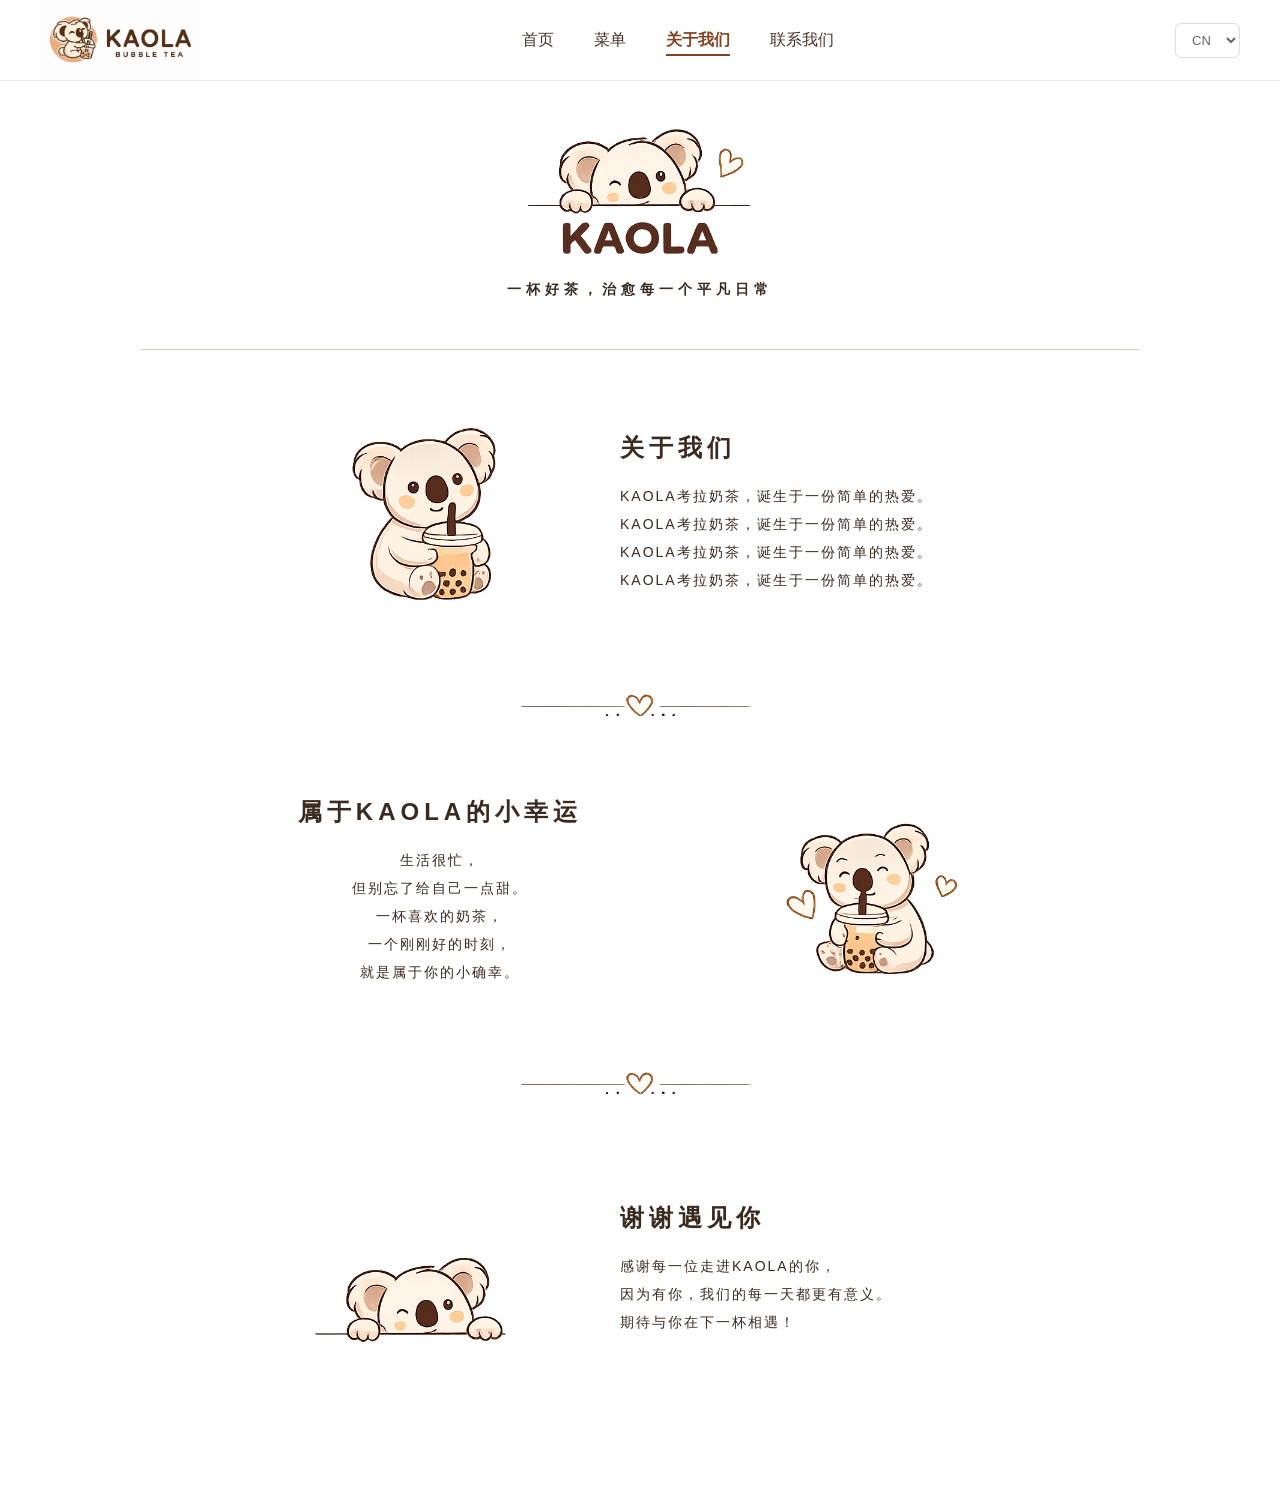
==== htm/about.html @ b194b0eb "每日汇总，菜单页。关于我们调整；" ====
<!doctype html>
<html lang="zh-CN">
  <head>
    <meta charset="utf-8">
    <meta name="viewport" content="width=device-width,initial-scale=1">
    <link rel="stylesheet" href="../assets/css/menu.css">
    <link rel="stylesheet" href="../assets/css/style.css">
    <link rel="stylesheet" href="../assets/css/header.css">
    <link rel="stylesheet" href="../assets/css/about.css">
    <title>关于我们</title>
  </head>
  <body>
    <header>
      <a class="logo" href="/">
        <img src="/assets/images/logo.png" alt="KAOLA Bubble Tea Logo" class="logo" style="width: auto; height: 80px;">
      </a>
      <nav class="header-nav-links">
          <a href="#" data-i18n="home">首页</a>
          <a href="/htm/menu" data-i18n="menu">菜单</a>
          <a class="header-nav-links-active" href="/htm/about">关于我们</a>
          <a href="#contact" data-i18n="contact">联系我们</a>
      </nav>
      <div class="header-right">
        <select id="langSwitch" class="lang-switch">
          <option value="zh">CN</option>
          <option value="en">EN</option>
          <option value="sr">SR</option>
        </select>
      </div>
    </header>
    <section class="about-us-section">
      <i class="about-us-image logo"></i>
      <h1 data-i18n="about_title" class="sub-title">一杯好茶，治愈每一个平凡日常</h1>
      <p class="bg-line"></p>
   
      <div class="about-list">
        <i class="about-us-image us"></i>
        <div class="about-us-text">
          <p class="sub-title">关于我们</p>
          <p>KAOLA考拉奶茶，诞生于一份简单的热爱。</p>
          <p>KAOLA考拉奶茶，诞生于一份简单的热爱。</p>
          <p>KAOLA考拉奶茶，诞生于一份简单的热爱。</p>
          <p>KAOLA考拉奶茶，诞生于一份简单的热爱。</p>
        </div>
      </div>
      <i class="about-us-image line"></i>


      <div class="about-list">
        <div class="about-us-text lucy-text">
          <p class="sub-title" data-i18n="lucy-text">属于KAOLA的小幸运</p>
          <p data-i18n="lucy-text1">生活很忙，</p>
          <p data-i18n="lucy-text2">但别忘了给自己一点甜。</p>
          <p data-i18n="lucy-text3">一杯喜欢的奶茶，</p>
          <p data-i18n="lucy-text4">一个刚刚好的时刻，</p>
          <p data-i18n="lucy-text5">就是属于你的小确幸。</p>
        </div>
        <i class="about-us-image lucy"></i>
      </div>

      <i class="about-us-image line"></i>

      <div class="about-list">
        <i class="about-us-image thanks"></i>
        <div class="about-us-text">
          <p class="sub-title" data-i18n="thank_you">谢谢遇见你</p>
          <p data-i18n="thank_you1">感谢每一位走进KAOLA的你，</p>
          <p data-i18n="thank_you2">因为有你，我们的每一天都更有意义。</p>
          <p data-i18n="thank_you3">期待与你在下一杯相遇！</p>
        </div>
      </div>
    </section>

    <script src="../assets/js/i18n.js"></script>
    <script src="../assets/js/app.js"></script>
    <script src="../assets/js/checkout.js"></script>
  </body>
</html>
---- assets/css/menu.css ----
.body-font {
  font-family: 'Helvetica Neue', Arial, sans-serif;
}
body {
  font-family: Arial, sans-serif;
  margin: 0;
  background:
    radial-gradient(circle at 18% 8%, rgba(255, 255, 255, 0.9), transparent 28%),
    linear-gradient(180deg, #fffaf5 0%, #f8efe6 100%);
  color: #4c382f;
}
header {
  display: flex;
  justify-content: space-between;
  align-items: center;
  padding: 0 40px;
  background: #fff;
  border-bottom: 1px solid #f0e8e3;
  box-shadow: 0 2px 8px rgba(0,0,0,0.06);
}
.logo {
  font-size: 24px;
  font-weight: 600;
  color: #8b6f47;
  display: flex;
  align-items: center;
  gap: 8px;
}
.nav-menu {
  display: flex;
  gap: 28px;
  margin: 0;
}
.nav-menu a {
  text-decoration: none;
  color: #666;
  font-size: 15px;
  position: relative;
  transition: color 0.2s ease;
}
.nav-menu a:hover {
  color: #4a3426;
}
.nav-menu a.active {
  color: #8b6f47;
  font-weight: 600;
}
.nav-menu a.active::after {
  content: '';
  position: absolute;
  bottom: -6px;
  left: 0;
  right: 0;
  height: 3px;
  background: #8b6f47;
}
.header-right {
  display: flex;
  align-items: center;
  gap: 20px;
}
.lang-switch {
  padding: 8px 12px;
  border: 1px solid #ddd;
  border-radius: 6px;
  background: #fff;
  color: #666;
  cursor: pointer;
  font-size: 13px;
}
.cart-icon {
  position: relative;
  background: none;
  border: none;
  cursor: pointer;
  color: #666;
  padding: 0;
  display: flex;
  align-items: center;
  justify-content: center;
  transition: color 0.2s ease;
}
.cart-icon:hover {
  color: #4a3426;
}
.cart-badge {
  position: absolute;
  top: -8px;
  right: -8px;
  background: #d9534f;
  color: #fff;
  width: 20px;
  height: 20px;
  border-radius: 50%;
  display: flex;
  align-items: center;
  justify-content: center;
  font-size: 11px;
  font-weight: 600;
}
main {
  display: grid;
  grid-template-columns: 1fr 360px;
  gap: 28px;
  align-items: start;
  padding: 34px 40px 56px;
}
.products-container {
  min-width: 0;
}
.category {
  display: block;
  margin-bottom: 34px;
}
.category-header {
  display: flex;
  align-items: flex-start;
  justify-content: space-between;
  gap: 20px;
  margin-bottom: 22px;
}
.category h2 {
  position: relative;
  margin: 0;
  padding-left: 34px;
  color: #4a332a;
  font-size: 38px;
  line-height: 1.08;
  font-weight: 800;
  letter-spacing: 0;
}
.category h2::before {
  content: '';
  position: absolute;
  left: 0;
  top: 9px;
  width: 22px;
  height: 22px;
  border-left: 3px solid #9b7358;
  border-bottom: 3px solid #9b7358;
  border-radius: 0 0 0 18px;
  transform: rotate(35deg);
}
.category-subtitle {
  margin: 10px 0 0 34px;
  color: #a28a7d;
  font-size: 17px;
  line-height: 1.4;
  font-weight: 600;
}
.category-note {
  flex: 0 0 auto;
  margin-top: 8px;
  padding: 13px 24px;
  border-radius: 999px;
  background: rgba(238, 224, 208, 0.72);
  color: #725746;
  font-size: 15px;
  font-weight: 700;
  box-shadow: inset 0 1px 0 rgba(255, 255, 255, 0.55);
}
.category .grid {
  display: grid;
  grid-template-columns: repeat(auto-fill, minmax(210px, 1fr));
  gap: 24px 22px;
}
.card {
  position: relative;
  background: #fff;
  border-radius: 18px;
  padding: 12px 12px 18px;
  min-height: 360px;
  box-shadow: 0 12px 34px rgba(98, 64, 43, 0.08);
  border: 1px solid rgba(210, 181, 160, 0.23);
  display: flex;
  flex-direction: column;
  justify-content: space-between;
  overflow: hidden;
  transition: transform 0.18s ease, box-shadow 0.18s ease, border-color 0.18s ease;
}
.card:hover {
  transform: translateY(-3px);
  border-color: rgba(205, 143, 79, 0.36);
  box-shadow: 0 18px 40px rgba(98, 64, 43, 0.12);
}
.product-media {
  position: relative;
  display: flex;
  align-items: center;
  justify-content: center;
  height: 230px;
  border-radius: 14px;
  background: linear-gradient(180deg, #fffaf6 0%, #f9f2ec 100%);
  overflow: hidden;
}
.card .product-img {
  width: min(82%, 170px);
  height: 205px;
  object-fit: contain;
  filter: drop-shadow(0 12px 14px rgba(76, 53, 38, 0.16));
}
.card .product-img.is-missing {
  display: none;
}
.product-badge {
  position: absolute;
  top: 14px;
  left: 14px;
  padding: 4px 9px;
  border-radius: 8px;
  background: #8f9561;
  color: #fff;
  font-size: 12px;
  line-height: 1;
  font-weight: 800;
  letter-spacing: 0;
  box-shadow: 0 5px 12px rgba(74, 78, 39, 0.18);
}
.product-content {
  position: relative;
  padding: 16px 48px 0 2px;
  min-height: 96px;
}
.card .add-btn {
  position: absolute;
  right: 16px;
  bottom: 16px;
  width: 30px;
  height: 30px;
  box-sizing: border-box;
  padding: 0;
  aspect-ratio: 1;
  border-radius: 50%;
  border: 0;
  background: linear-gradient(180deg, #dda059 0%, #c98138 100%);
  display: flex;
  align-items: center;
  justify-content: center;
  font-size: 21px;
  line-height: 28px;
  color: #fff;
  cursor: pointer;
  box-shadow: 0 6px 14px rgba(180, 104, 40, 0.22);
  transition: transform 0.18s ease, box-shadow 0.18s ease;
}
.card .add-btn:hover {
  transform: scale(1.05);
  box-shadow: 0 8px 16px rgba(180, 104, 40, 0.28);
}
.card h3 {
  margin: 0 0 8px 0;
  color: #382720;
  font-size: 17px;
  line-height: 1.25;
  font-weight: 800;
}
.card label {
  display: block;
  margin-top: 12px;
  font-size: 12px;
  color: #555;
}
.card small {
  display: block;
  min-height: 20px;
  margin-bottom: 10px;
  overflow: hidden;
  color: #8e786f;
  font-size: 13px;
  line-height: 1.45;
  font-weight: 600;
  text-overflow: ellipsis;
  white-space: nowrap;
}
.card p {
  margin: 0;
}
.card .price {
  color: #9f6032;
  font-size: 17px;
  line-height: 1.2;
  font-weight: 800;
}
.card select {
  width: 100%;
  margin-top: 6px;
  padding: 8px;
  border: 1px solid #eee;
  border-radius: 10px;
  background: #fff;
}
.card select[multiple] {
  min-height: 80px;
}
.cart-item {
  margin-bottom: 12px;
  padding: 8px 0;
  border-bottom: 1px solid #f0e8e3;
}
.cart-item-header {
  display: flex;
  justify-content: space-between;
  align-items: center;
  gap: 12px;
  font-weight: bold;
}
.cart-remove-btn {
  padding: 4px 8px;
  border: 1px solid #d9534f;
  background: #fff;
  color: #d9534f;
  border-radius: 6px;
  cursor: pointer;
  transition: background 0.2s ease, color 0.2s ease;
}
.cart-remove-btn:hover {
  background: #d9534f;
  color: #fff;
}
.cart-toppings {
  margin-top: 4px;
  padding-left: 8px;
  font-size: 13px;
  color: #666;
}
#cart {
  position: sticky;
  top: 24px;
  background: #fff;
  border-radius: 12px;
  padding: 20px;
  box-shadow: 0 4px 12px rgba(72,48,36,0.08);
  border: 1px solid rgba(200,170,150,0.1);
  max-height: calc(100vh - 48px);
  overflow-y: auto;
  display: none;
}
#cart.visible {
  display: block;
}
@media (min-width: 768px) {
  #cart {
    display: block !important;
  }
}
#cart h2 {
  margin: 0 0 16px 0;
  font-size: 16px;
  color: #4a3430;
  font-weight: 600;
  padding-bottom: 12px;
  border-bottom: 1px solid #eee;
}
#total {
  margin: 16px 0 0 0;
  padding-top: 12px;
  border-top: 1px solid #eee;
  font-weight: 600;
  color: #5c4036;
  font-size: 13px;
}
.cart-panel {
  max-height: calc(100vh - 48px);
  overflow-y: auto;
}
.checkout-button {
  width: 100%;
  margin-top: 16px;
  padding: 12px;
  background: #8b6f47;
  color: #fff;
  border: none;
  border-radius: 8px;
  cursor: pointer;
  font-size: 14px;
  font-weight: 600;
  transition: background 0.2s ease;
}
.checkout-button:hover {
  background: #7a5f3f;
}
.selection-modal,
.checkout-modal {
  position: fixed;
  top: 0;
  left: 0;
  width: 100%;
  height: 100%;
  display: none;
  justify-content: center;
  align-items: center;
  z-index: 1000;
}
.selection-modal.open,
.checkout-modal.open {
  display: flex;
}
.checkout-modal-overlay,
.selection-modal-overlay {
  position: absolute;
  inset: 0;
  background: rgba(0, 0, 0, 0.6);
}
.selection-modal-content,
.checkout-modal-content {
  position: relative;
  width: min(520px, calc(100% - 40px));
  max-height: 90vh;
  overflow-y: auto;
  background: #fff;
  border-radius: 16px;
  padding: 24px;
  box-shadow: 0 20px 60px rgba(0, 0, 0, 0.12);
  z-index: 1;
}
.selection-modal-content h2,
.selection-modal-content p {
  margin: 0 0 14px 0;
}
.selection-modal-content label {
  display: block;
  margin-bottom: 16px;
  font-size: 14px;
  color: #4b3830;
}
.selection-modal-content select {
  width: 100%;
  margin-top: 8px;
  padding: 10px 12px;
  border: 1px solid #eee;
  border-radius: 10px;
  background: #fff;
}
.modal-actions {
  display: flex;
  justify-content: flex-end;
  gap: 12px;
  margin-top: 20px;
}
.secondary-btn,
.submit-btn {
  padding: 10px 16px;
  border: none;
  border-radius: 10px;
  cursor: pointer;
}
.secondary-btn {
  background: #f5f0eb;
  color: #5a4b44;
}
.submit-btn {
  background: #0077cc;
  color: #fff;
}
.modal-close-btn {
  position: absolute;
  top: 16px;
  right: 16px;
  width: 32px;
  height: 32px;
  border: none;
  background: transparent;
  font-size: 24px;
  line-height: 1;
  color: #333;
  cursor: pointer;
}
.checkout-button {
  display: inline-flex;
  align-items: center;
  justify-content: center;
  padding: 10px 16px;
  border: none;
  border-radius: 8px;
  background: #0077cc;
  color: #fff;
  cursor: pointer;
}
.topping-line {
  line-height: 1.4;
}
#checkoutForm {
  width: auto;
}
#checkoutForm label {
  margin-bottom: 16px;
}
@media (max-width: 768px) {
  header {
    padding: 0 18px;
  }
  main {
    grid-template-columns: 1fr;
    padding: 24px 18px 40px;
  }
  .category-header {
    display: block;
  }
  .category-note {
    display: inline-flex;
    margin: 16px 0 0 34px;
    padding: 10px 16px;
    font-size: 13px;
  }
  .category h2 {
    font-size: 28px;
  }
  .category .grid {
    grid-template-columns: repeat(auto-fill, minmax(160px, 1fr));
    gap: 18px 14px;
  }
  .card {
    min-height: 305px;
    border-radius: 16px;
  }
  .product-media {
    height: 185px;
  }
  .card .product-img {
    height: 165px;
  }
  .product-content {
    padding-right: 42px;
  }
  .card h3,
  .card .price {
    font-size: 15px;
  }
  #cart {
    order: -1;
    position: static;
    max-height: none;
  }
  #products {
    justify-content: center;
  }
}
---- assets/css/style.css ----
body{
    margin:0; padding:0; 
    font-family:Arial,sans-serif;
    color:#3a2b20;
    background-color: #fcf7f4;
    font-size: 14px;
}

* {
    box-sizing:border-box;
    border:0;
    margin:0;
}
.hero{padding:80px;text-align:center}
button{padding:12px 24px;border:none;background:#5b3b2a;color:#fff;border-radius:8px}

.social-links {
    display: flex;
    justify-content: center;
    flex-wrap: wrap;
    gap: 4px;
}
.icons,
.social-link {
    display: inline-block;
    width: 80px;
    height: 80px;
    background-image: url('../images/icon3.png');
    background-repeat: no-repeat;
    background-size: 1536px 1024px;
    margin-left: -20px;
    transform: scale(0.5);
}
.icons.turn-right {
    background-position: -200px -550px;
    margin-right: -30px;
    transform: scale(0.25);
}
.icons.add {
    background-position: -950px -550px;
    margin-right: -25px;
    transform: scale(0.4);
}
.view-all-link {
    display: flex;
    justify-content: flex-end;
    align-items: center;
}

.social-link {
    margin-left: -20px;
}

.social-link2.viber,
.social-link2.telegram {
    width: 80px;
    height: 80px;
    background: #fff url('../images/telegram.png') no-repeat;
    background-size: 100% 100%;
    transform: scale(0.5);
    margin-left: -20px;
}

.social-link2.viber {
    background-image: url('../images/viber.png');
}
.social-link:hover,
.social-link2:hover {
    transform: scale(0.7);
}

.social-link.instagram {
    background-position: -500px -380px;
}

.social-link.facebook {
    background-position: -1090px -380px;
}

.social-link.tiktok {
    background-position: -650px -380px;
}

.social-link.whatsapp {
    background-position: -800px -380px;
}

.banner-image {
    width: 100%;
}
.teas-type-list {
    margin-top: 20px;
    display: flex;
    gap: 16px;
    justify-content: space-between;
    flex-wrap: wrap;
    align-items: center;
    list-style: none;
}
.teas-type-list li {
    font-size: 18px;
    color: #5b3b2a;
    width: 15%;
    height: 120px;
    background-color: #f9efe7;
    display: flex;
    align-items: center;
    justify-content: center;
    border-radius: 8px;
}

form {
    display: flex;
    justify-content: center;
    flex-wrap: wrap;
    width: 580px;
    margin: 50px auto;
}

form label {
    width: 100%;
    display: flex;
    align-items: center;
    justify-content: end;
}
form input,
form textarea {
    line-height: 40px;
    border: 1px solid #5b3b2a;
    border-radius: 4px;
    margin-left: 16px;
    width: 400px;
    padding-left: 8px;
    height: 45px;
}
form textarea {
    height: 80px;
}
form .required {
    color: red;
    margin-left: 4px;
}
.submit-btn {
    padding: 0 48px;
    font-size: 16px;
    height: 40px;
    margin-top: 20px;
    cursor: pointer;
}
.footer-container {
    padding-top: 40px;
    background-color: #fff;
}
.footer-txt {
    text-align: center;
    font-size: 14px;
    color: #5b3b2a;
    margin-top: 40px;
    padding-bottom: 40px;
}
.footer-box {
    display: flex;
    justify-content: center;
    gap: 48px;
    align-items: center;
}
.contant-txt {
    line-height: 1.8;
    border-left: 3px solid #f0e6de;
    padding-left: 32px;
}
.contant-txt .title {
    font-weight: bold;
    font-size: 18px;
    margin-bottom: 8px;
}
---- assets/css/header.css ----
header {
    background-color: #fff;
}
header .header-box {
    display: flex; 
    align-items: center; 
    justify-content: space-between;
    max-width: 1200px;
    margin: 0 auto;
}
.lang-switch {
    margin-left: 20px;
}
.header-nav-links {
    display: flex;
    gap: 40px;
}

.header-nav-links a {
    color: #483228;
    list-style: none;
    text-decoration: none;
    font-size: 16px;
}
.header-nav-links-active {
    font-weight: bold;
    color: #804220 !important;
    position: relative;
}
.header-nav-links-active:before {
    content: '';
    position: absolute;
    bottom: -5px;
    left: 0;
    right: 0;
    height: 2px;
    background: #804220;
}
.banner-container {
    position: relative;
    width: 100%;
    overflow: hidden;
}
.banner-container .left-box {
    position: absolute;
    top: 72%;
    left: 5%;
    transform: translateY(-50%);
    color: #2E2E2E;
    line-height: 2;
}
.banner-container .order-button { 
    background-color: #734426;
    color: #fff; 
    font-weight: bold;
    padding: 6px 40px;
    border-radius: 25px;
    font-size: 16px; 
    list-style: none;
    text-decoration: none;
    margin-top: 60px;
    display: inline-block;
}
---- assets/css/about.css ----
.about-us-section {
    background-color: #fff;
    text-align: center;
    padding-bottom: 80px;
}
.about-us-section h1,
.about-us-section p {
    font-family: "PingFang SC", "Lantinghei SC", "Hiragino Sans GB", 
                /* 备用手写/圆体 */
                "Microsoft YaHei", "微软雅黑", "Heiti SC", "Apple LiGothic", 
                /* 通用降级备用 */
                sans-serif;
}
.about-us-section .sub-title {
    font-size: 14px;
    margin-top: -30px;
    letter-spacing: 5px;
}
.about-us-image {
    background: #fff url('../images/about.png') no-repeat;
    display: block;
    margin: 0 auto;
    transform: scale(0.6);
}
.about-us-image.logo {
    width: 420px;
    height: 230px;
    background-position: 0px -120px;
}

.about-us-image.line {
    width: 420px;
    height: 60px;
    background-position: -500px -750px;
}
.about-us-image.us {
    width: 318px;
    height: 318px;
    background-position: -400px -50px;
}

.about-us-image.lucy {
    width: 318px;
    height: 318px;
    background-position: -770px -50px;
    padding-right: 40px;
}
.about-us-image.thanks {
    width: 318px;
    height: 318px;
    background-position: -1100px -50px;
}
.about-list {
    display: flex;
    justify-content: center;
    flex-wrap: wrap;
    width: 1000px;
    margin: 0 auto;
    align-items: center;
}
.about-us-text {
    width: 520px;
    text-align: left;
    margin-left: -60px;
    padding-top: 40px;
}
.about-us-text .sub-title {
    font-size: 24px;
    margin-bottom: 20px;
    font-weight: bold;
}
.about-us-text p {
    line-height: 28px;
    font-size: 14px;
    letter-spacing: 2px;
}
.about-us-text.lucy-text {
    text-align: center;
    padding-left: 200px;
}
.bg-line {
    height: 1px; 
    width: 1000px; 
    background-color: #decbb6; 
    margin: 50px auto 0;
}
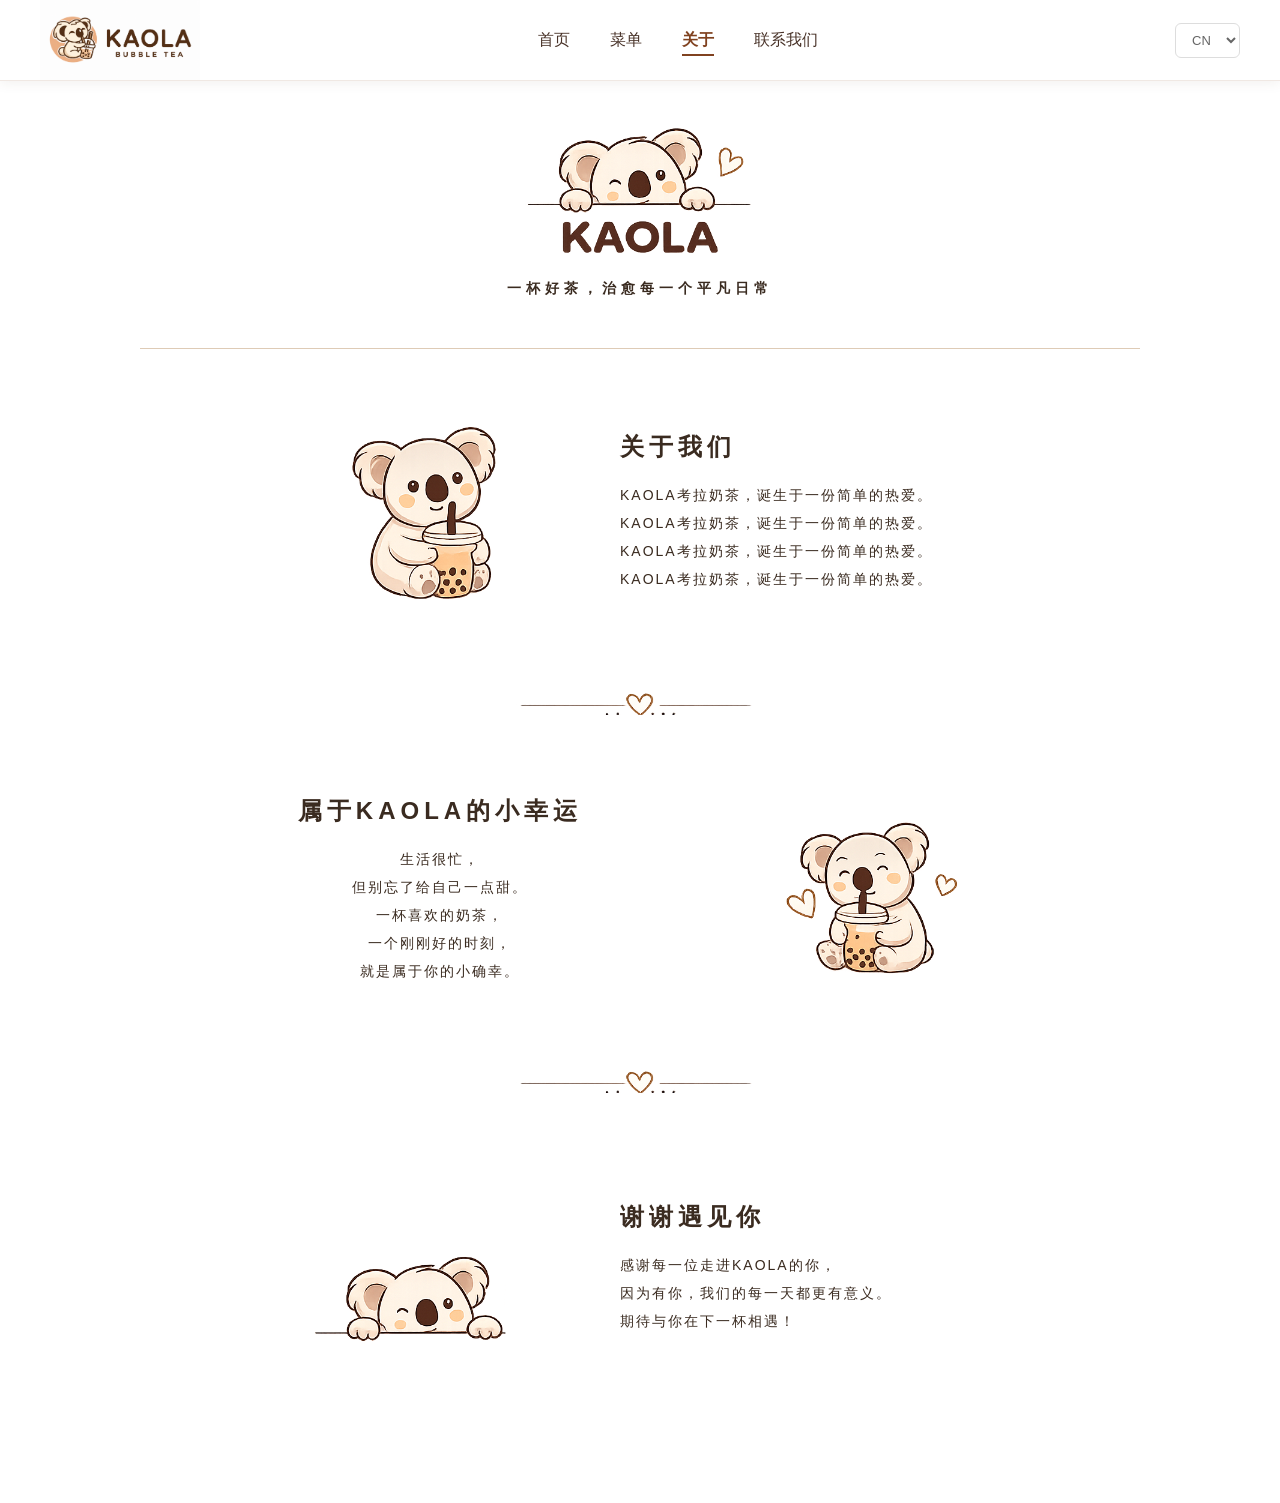
==== commit 0fe1203e: "菜单页和每日汇总更新；" ====
--- a/htm/about.html
+++ b/htm/about.html
@@ -17,7 +17,7 @@
       <nav class="header-nav-links">
           <a href="#" data-i18n="home">首页</a>
           <a href="/htm/menu" data-i18n="menu">菜单</a>
-          <a class="header-nav-links-active" href="/htm/about">关于我们</a>
+          <a class="header-nav-links-active" href="/htm/about" data-i18n="about">关于我们</a>
           <a href="#contact" data-i18n="contact">联系我们</a>
       </nav>
       <div class="header-right">
@@ -75,4 +75,4 @@
     <script src="../assets/js/app.js"></script>
     <script src="../assets/js/checkout.js"></script>
   </body>
-</html>+</html>
--- a/assets/css/menu.css
+++ b/assets/css/menu.css
@@ -4,15 +4,22 @@
 body {
   font-family: Arial, sans-serif;
   margin: 0;
+  padding-top: 80px;
   background:
     radial-gradient(circle at 18% 8%, rgba(255, 255, 255, 0.9), transparent 28%),
     linear-gradient(180deg, #fffaf5 0%, #f8efe6 100%);
   color: #4c382f;
 }
 header {
+  position: fixed;
+  top: 0;
+  left: 0;
+  right: 0;
+  z-index: 1000;
   display: flex;
   justify-content: space-between;
   align-items: center;
+  min-height: 80px;
   padding: 0 40px;
   background: #fff;
   border-bottom: 1px solid #f0e8e3;
@@ -118,6 +125,45 @@
   justify-content: space-between;
   gap: 20px;
   margin-bottom: 22px;
+}
+.category-header-actions {
+  display: flex;
+  align-items: center;
+  justify-content: flex-end;
+  gap: 12px;
+  margin-left: auto;
+}
+.category-toggle {
+  display: inline-flex;
+  align-items: center;
+  justify-content: center;
+  gap: 7px;
+  min-height: 42px;
+  padding: 0 14px;
+  border: 1px solid rgba(155, 115, 88, 0.34);
+  border-radius: 999px;
+  background: #fffaf6;
+  color: #725746;
+  font: inherit;
+  font-size: 14px;
+  font-weight: 700;
+  cursor: pointer;
+  transition: background 0.18s ease, border-color 0.18s ease, color 0.18s ease;
+}
+.category-toggle:hover {
+  border-color: rgba(155, 115, 88, 0.64);
+  background: #f8eee6;
+  color: #4a332a;
+}
+.category-toggle-icon {
+  font-size: 20px;
+  line-height: 1;
+}
+.category.is-collapsed .category-header {
+  margin-bottom: 0;
+}
+.category.is-collapsed .grid {
+  display: none;
 }
 .category h2 {
   position: relative;
@@ -260,7 +306,8 @@
   font-size: 12px;
   color: #555;
 }
-.card small {
+.card small,
+.included-toppings {
   display: block;
   min-height: 20px;
   margin-bottom: 10px;
@@ -304,14 +351,31 @@
   gap: 12px;
   font-weight: bold;
 }
+.cart-item-actions {
+  display: inline-flex;
+  align-items: center;
+  gap: 6px;
+  flex: 0 0 auto;
+}
+.cart-edit-btn,
 .cart-remove-btn {
   padding: 4px 8px;
+  border-radius: 6px;
+  background: #fff;
+  cursor: pointer;
+  transition: background 0.2s ease, color 0.2s ease, border-color 0.2s ease;
+}
+.cart-edit-btn {
+  border: 1px solid #8b6f47;
+  color: #8b6f47;
+}
+.cart-remove-btn {
   border: 1px solid #d9534f;
-  background: #fff;
   color: #d9534f;
-  border-radius: 6px;
-  cursor: pointer;
-  transition: background 0.2s ease, color 0.2s ease;
+}
+.cart-edit-btn:hover {
+  background: #8b6f47;
+  color: #fff;
 }
 .cart-remove-btn:hover {
   background: #d9534f;
@@ -325,7 +389,7 @@
 }
 #cart {
   position: sticky;
-  top: 24px;
+  top: 100px;
   background: #fff;
   border-radius: 12px;
   padding: 20px;
@@ -379,6 +443,13 @@
 .checkout-button:hover {
   background: #7a5f3f;
 }
+.cart-image-note {
+  margin: 8px 0 0;
+  color: #9b918b;
+  font-size: 12px;
+  line-height: 1.4;
+  text-align: center;
+}
 .selection-modal,
 .checkout-modal {
   position: fixed;
@@ -389,7 +460,51 @@
   display: none;
   justify-content: center;
   align-items: center;
-  z-index: 1000;
+  padding: 24px;
+  z-index: 2000;
+}
+.checkout-loading {
+  position: fixed;
+  inset: 0;
+  z-index: 9999;
+  display: none;
+  align-items: center;
+  justify-content: center;
+  background: rgba(255, 248, 241, 0.76);
+  backdrop-filter: blur(4px);
+  cursor: wait;
+}
+.checkout-loading.visible {
+  display: flex !important;
+}
+.checkout-loading-box {
+  min-width: 180px;
+  padding: 26px 32px;
+  border: 1px solid rgba(200, 129, 60, 0.22);
+  border-radius: 18px;
+  background: #fffdfb;
+  box-shadow: 0 18px 48px rgba(91, 59, 42, 0.16);
+  color: #5b3b2a;
+  text-align: center;
+}
+.checkout-loading-box p {
+  margin: 14px 0 0;
+  font-size: 15px;
+  font-weight: 700;
+}
+.checkout-spinner {
+  display: inline-block;
+  width: 34px;
+  height: 34px;
+  border: 3px solid #f0ddcb;
+  border-top-color: #c8813c;
+  border-radius: 50%;
+  animation: checkout-spin 0.8s linear infinite;
+}
+@keyframes checkout-spin {
+  to {
+    transform: rotate(360deg);
+  }
 }
 .selection-modal.open,
 .checkout-modal.open {
@@ -399,71 +514,238 @@
 .selection-modal-overlay {
   position: absolute;
   inset: 0;
-  background: rgba(0, 0, 0, 0.6);
+  background: rgba(58, 43, 32, 0.62);
+  backdrop-filter: blur(2px);
 }
 .selection-modal-content,
 .checkout-modal-content {
   position: relative;
-  width: min(520px, calc(100% - 40px));
+  width: min(520px, 100%);
   max-height: 90vh;
   overflow-y: auto;
+  background:
+    linear-gradient(180deg, rgba(255, 250, 246, 0.96) 0%, rgba(255, 255, 255, 0.98) 44%),
+    #fff;
+  border: 1px solid rgba(205, 163, 126, 0.28);
+  border-radius: 18px;
+  padding: 28px;
+  box-shadow: 0 24px 70px rgba(58, 43, 32, 0.24);
+  z-index: 1;
+}
+.selection-modal-content h2,
+.checkout-modal-content h2 {
+  margin: 0 42px 8px 0;
+  color: #3d2a22;
+  font-size: 28px;
+  line-height: 1.2;
+  font-weight: 800;
+  letter-spacing: 0;
+}
+.checkout-modal-content p {
+  margin: 0 0 14px 0;
+}
+.selection-price {
+  display: inline-flex;
+  align-items: center;
+  min-height: 34px;
+  padding: 6px 12px;
+  border-radius: 999px;
+  background: rgba(238, 224, 208, 0.72);
+  color: #9f6032;
+  font-size: 18px;
+  line-height: 1.2;
+  font-weight: 800;
+}
+.selection-price[hidden] {
+  display: none;
+}
+.size-selector {
+  display: inline-grid;
+  grid-template-columns: repeat(2, minmax(118px, 1fr));
+  gap: 6px;
+  margin: 0 0 4px;
+  padding: 5px;
+  border: 1px solid rgba(205, 163, 126, 0.32);
+  border-radius: 999px;
+  background: rgba(245, 240, 235, 0.86);
+}
+.size-selector[hidden] {
+  display: none;
+}
+.size-option {
+  min-height: 36px;
+  padding: 0 14px;
+  border: none;
+  border-radius: 999px;
+  background: transparent;
+  color: #725746;
+  font-size: 15px;
+  font-weight: 800;
+  cursor: pointer;
+  transition: background 0.18s ease, color 0.18s ease, box-shadow 0.18s ease;
+}
+.size-option.active {
+  background: linear-gradient(180deg, #dda059 0%, #c98138 100%);
+  color: #fff;
+  box-shadow: 0 8px 16px rgba(180, 104, 40, 0.2);
+}
+.selection-quantity-row {
+  display: grid;
+  grid-template-columns: 52px minmax(0, 1fr);
+  align-items: center;
+  gap: 12px;
+  color: #5c4036;
+  font-size: 15px;
+  font-weight: 700;
+}
+.selection-quantity-row > span {
+  display: inline-flex;
+  justify-content: flex-start;
+}
+.quantity-stepper {
+  display: inline-flex;
+  align-items: center;
+  width: fit-content;
+  min-height: 48px;
+  overflow: hidden;
+  border: 1px solid rgba(205, 163, 126, 0.42);
+  border-radius: 12px;
   background: #fff;
-  border-radius: 16px;
-  padding: 24px;
-  box-shadow: 0 20px 60px rgba(0, 0, 0, 0.12);
-  z-index: 1;
-}
-.selection-modal-content h2,
-.selection-modal-content p {
-  margin: 0 0 14px 0;
+  box-shadow: 0 8px 20px rgba(98, 64, 43, 0.06);
+}
+.quantity-stepper button {
+  width: 48px;
+  height: 48px;
+  border: 0;
+  background: #fff8f1;
+  color: #8b4f22;
+  font-size: 24px;
+  line-height: 1;
+  cursor: pointer;
+}
+.quantity-stepper button:hover:not(:disabled) {
+  background: #f6e7d9;
+}
+.quantity-stepper button:disabled {
+  color: #cdb9a9;
+  cursor: not-allowed;
+}
+.quantity-stepper output {
+  display: inline-grid;
+  min-width: 48px;
+  place-items: center;
+  color: #4a332a;
+  font-size: 15px;
+  font-weight: 800;
+}
+#selectionForm {
+  display: grid;
+  width: auto;
+  margin: 24px 0 0;
+  gap: 16px;
 }
 .selection-modal-content label {
-  display: block;
-  margin-bottom: 16px;
-  font-size: 14px;
-  color: #4b3830;
+  display: grid;
+  grid-template-columns: 52px minmax(0, 1fr);
+  align-items: center;
+  gap: 12px;
+  margin: 0;
+  color: #5c4036;
+  font-size: 15px;
+  line-height: 1.3;
+  font-weight: 700;
 }
 .selection-modal-content select {
   width: 100%;
-  margin-top: 8px;
-  padding: 10px 12px;
-  border: 1px solid #eee;
-  border-radius: 10px;
-  background: #fff;
+  min-height: 48px;
+  margin-top: 0;
+  padding: 0 44px 0 14px;
+  border: 1px solid rgba(205, 163, 126, 0.36);
+  border-radius: 12px;
+  appearance: none;
+  background:
+    linear-gradient(45deg, transparent 50%, #8b6f47 50%) right 18px center / 7px 7px no-repeat,
+    linear-gradient(135deg, #8b6f47 50%, transparent 50%) right 13px center / 7px 7px no-repeat,
+    #fff;
+  color: #382720;
+  font-size: 15px;
+  font-weight: 700;
+  box-shadow: 0 8px 20px rgba(98, 64, 43, 0.06);
+  transition: border-color 0.18s ease, box-shadow 0.18s ease;
+}
+.selection-modal-content select:focus {
+  outline: none;
+  border-color: rgba(201, 129, 56, 0.72);
+  box-shadow: 0 0 0 3px rgba(221, 160, 89, 0.14), 0 8px 20px rgba(98, 64, 43, 0.06);
+}
+#selectionForm .modal-actions {
+  justify-content: center;
+  gap: 12px;
+  margin-top: 12px;
+  padding-top: 2px;
+}
+#selectionForm .secondary-btn {
+  min-width: 94px;
+}
+#selectionForm .submit-btn {
+  min-width: 138px;
 }
 .modal-actions {
   display: flex;
   justify-content: flex-end;
-  gap: 12px;
-  margin-top: 20px;
+  gap: 14px;
+  margin-top: 10px;
 }
 .secondary-btn,
 .submit-btn {
-  padding: 10px 16px;
+  display: inline-flex;
+  align-items: center;
+  justify-content: center;
+  height: auto;
+  min-height: 46px;
+  margin-top: 0;
+  padding: 0 22px;
   border: none;
-  border-radius: 10px;
-  cursor: pointer;
+  border-radius: 12px;
+  cursor: pointer;
+  font-size: 15px;
+  font-weight: 800;
+  transition: transform 0.18s ease, box-shadow 0.18s ease, background 0.18s ease;
 }
 .secondary-btn {
   background: #f5f0eb;
-  color: #5a4b44;
+  color: #5c4036;
 }
 .submit-btn {
-  background: #0077cc;
+  background: linear-gradient(180deg, #dda059 0%, #c98138 100%);
   color: #fff;
+  box-shadow: 0 10px 22px rgba(180, 104, 40, 0.24);
+}
+.secondary-btn:hover,
+.submit-btn:hover {
+  transform: translateY(-1px);
+}
+.submit-btn:hover {
+  box-shadow: 0 12px 26px rgba(180, 104, 40, 0.3);
 }
 .modal-close-btn {
   position: absolute;
-  top: 16px;
-  right: 16px;
-  width: 32px;
-  height: 32px;
+  top: 18px;
+  right: 18px;
+  width: 36px;
+  height: 36px;
   border: none;
-  background: transparent;
-  font-size: 24px;
+  border-radius: 50%;
+  background: rgba(245, 240, 235, 0.9);
+  font-size: 25px;
   line-height: 1;
-  color: #333;
-  cursor: pointer;
+  color: #5c4036;
+  cursor: pointer;
+  transition: background 0.18s ease, transform 0.18s ease;
+}
+.modal-close-btn:hover {
+  background: #eee0d0;
+  transform: rotate(90deg);
 }
 .checkout-button {
   display: inline-flex;
@@ -472,18 +754,130 @@
   padding: 10px 16px;
   border: none;
   border-radius: 8px;
-  background: #0077cc;
+  background: #8b6f47;
   color: #fff;
   cursor: pointer;
+}
+.checkout-button:disabled {
+  background: #d8cec6;
+  color: #9b8a80;
+  cursor: not-allowed;
+  box-shadow: none;
+}
+.checkout-button:disabled:hover {
+  background: #d8cec6;
 }
 .topping-line {
   line-height: 1.4;
 }
 #checkoutForm {
+  display: grid;
   width: auto;
+  margin: 24px 0 0;
+  gap: 16px;
 }
 #checkoutForm label {
-  margin-bottom: 16px;
+  display: grid;
+  grid-template-columns: 76px minmax(0, 1fr);
+  align-items: center;
+  width: 100%;
+  gap: 16px;
+  margin: 0;
+  color: #5c4036;
+  font-size: 15px;
+  line-height: 1.3;
+  font-weight: 700;
+}
+#checkoutForm #addressField[hidden] {
+  display: none;
+}
+#checkoutForm label:has(textarea) {
+  align-items: start;
+}
+#checkoutForm label strong,
+.checkout-choice-row > strong {
+  display: inline-flex;
+  align-items: center;
+  justify-content: flex-end;
+  gap: 2px;
+  min-height: 46px;
+  white-space: nowrap;
+}
+.checkout-choice-row {
+  display: grid;
+  grid-template-columns: 76px minmax(0, 1fr);
+  align-items: center;
+  gap: 16px;
+  color: #5c4036;
+  font-size: 15px;
+  line-height: 1.3;
+  font-weight: 700;
+}
+.checkout-radio-group {
+  display: flex;
+  align-items: center;
+  gap: 12px;
+  min-height: 50px;
+}
+#checkoutForm .required {
+  color: #d9534f;
+  font-style: normal;
+  margin-left: 2px;
+}
+#checkoutForm input,
+#checkoutForm textarea,
+#checkoutForm select {
+  width: 320px;
+  height: auto;
+  min-height: 50px;
+  margin-left: 0;
+  padding: 0 16px;
+  border: 1px solid rgba(205, 163, 126, 0.36);
+  border-radius: 12px;
+  background: #fff;
+  color: #382720;
+  font-size: 15px;
+  line-height: 1.4;
+  box-shadow: 0 8px 20px rgba(98, 64, 43, 0.06);
+}
+#checkoutForm textarea {
+  min-height: 96px;
+  padding-top: 14px;
+  resize: vertical;
+}
+#checkoutForm .modal-actions {
+  justify-content: center;
+  margin-top: 8px;
+}
+#checkoutForm .submit-btn {
+  min-width: 180px;
+  min-height: 48px;
+  padding: 0 34px;
+}
+.checkout-radio-option {
+  gap: 8px !important;
+  min-height: 40px;
+  padding: 0 16px;
+  border: 1px solid rgba(205, 163, 126, 0.36);
+  border-radius: 999px;
+  background: #fff;
+  cursor: pointer;
+  box-shadow: 0 8px 20px rgba(98, 64, 43, 0.06);
+}
+.checkout-radio-option input {
+  width: 16px !important;
+  height: 16px !important;
+  min-height: 0 !important;
+  margin: 0;
+  padding: 0;
+  accent-color: #c98138;
+  box-shadow: none !important;
+  cursor: pointer;
+}
+.checkout-radio-option:has(input:checked) {
+  border-color: rgba(201, 129, 56, 0.52);
+  background: #fff8f1;
+  color: #8b4f22;
 }
 @media (max-width: 768px) {
   header {
@@ -495,6 +889,9 @@
   }
   .category-header {
     display: block;
+  }
+  .category-header-actions {
+    margin-top: 14px;
   }
   .category-note {
     display: inline-flex;
@@ -502,6 +899,13 @@
     padding: 10px 16px;
     font-size: 13px;
   }
+  .category-header-actions {
+    justify-content: flex-end;
+    flex-wrap: wrap;
+  }
+  .category-header-actions .category-note {
+    margin: 0;
+  }
   .category h2 {
     font-size: 28px;
   }
@@ -531,6 +935,45 @@
     position: static;
     max-height: none;
   }
+  .selection-modal,
+  .checkout-modal {
+    padding: 16px;
+  }
+  .selection-modal-content,
+  .checkout-modal-content {
+    padding: 24px 18px;
+  }
+  .selection-modal-content label {
+    grid-template-columns: 44px minmax(0, 1fr);
+    gap: 10px;
+  }
+  .selection-quantity-row {
+    grid-template-columns: 44px minmax(0, 1fr);
+    gap: 10px;
+  }
+  #checkoutForm label {
+    grid-template-columns: 50px minmax(0, 1fr);
+    gap: 10px;
+  }
+  .checkout-choice-row {
+    grid-template-columns: 50px minmax(0, 1fr);
+    gap: 10px;
+  }
+  .checkout-radio-group {
+    gap: 8px;
+  }
+  .checkout-radio-option {
+    padding: 0 12px;
+  }
+  #checkoutForm input,
+  #checkoutForm textarea {
+    min-height: 48px;
+    padding-left: 12px;
+    padding-right: 12px;
+  }
+  #checkoutForm .submit-btn {
+    width: min(220px, 100%);
+  }
   #products {
     justify-content: center;
   }
--- a/assets/css/header.css
+++ b/assets/css/header.css
@@ -1,11 +1,31 @@
+:root {
+    --site-header-height: 80px;
+}
+
+html {
+    scroll-padding-top: var(--site-header-height);
+}
+
+body {
+    padding-top: var(--site-header-height);
+}
+
 header {
+    position: fixed;
+    top: 0;
+    left: 0;
+    right: 0;
+    z-index: 1000;
+    min-height: var(--site-header-height);
     background-color: #fff;
+    box-shadow: 0 2px 12px rgba(91, 59, 42, 0.08);
 }
 header .header-box {
     display: flex; 
     align-items: center; 
     justify-content: space-between;
     max-width: 1200px;
+    min-height: var(--site-header-height);
     margin: 0 auto;
 }
 .lang-switch {
@@ -60,4 +80,4 @@
     text-decoration: none;
     margin-top: 60px;
     display: inline-block;
-}+}
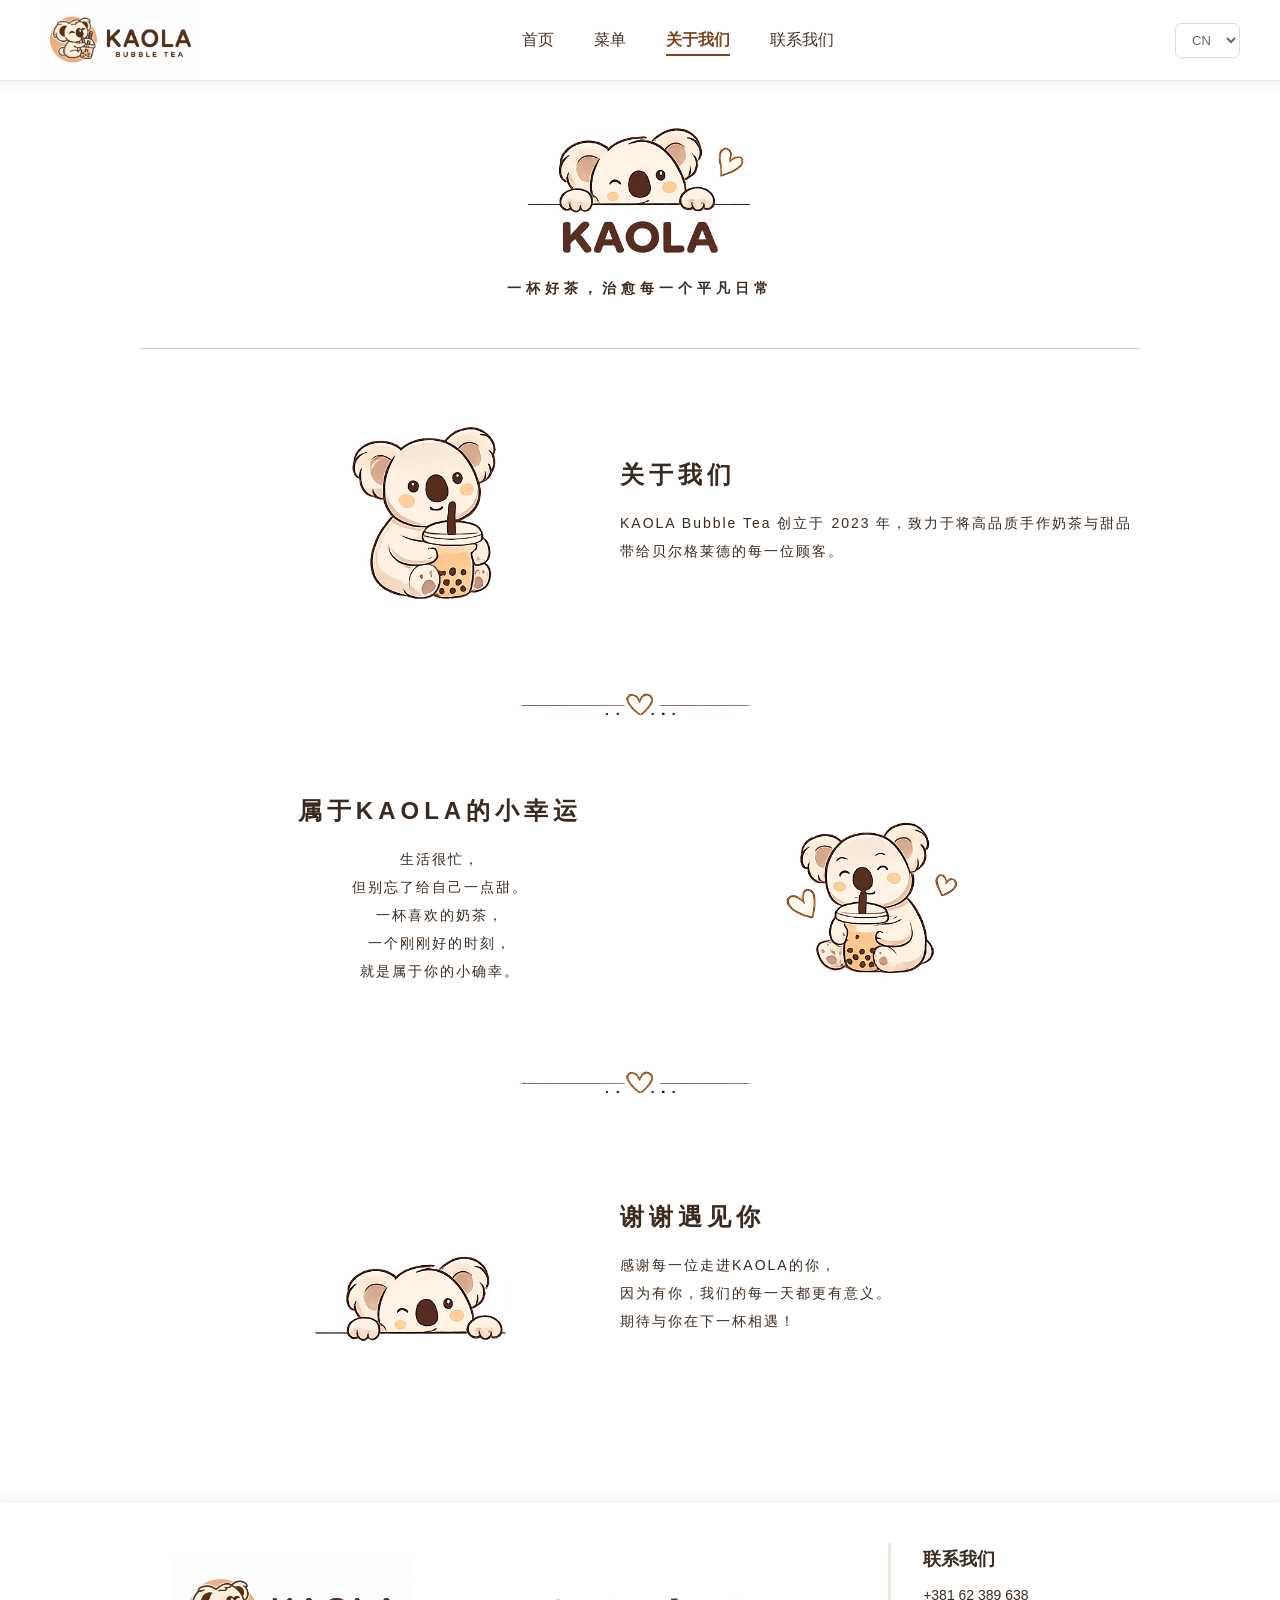
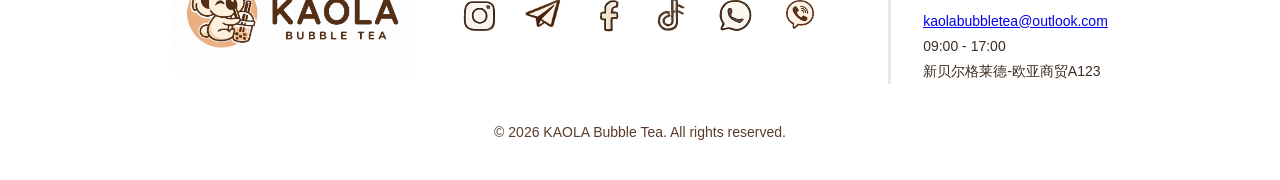
==== commit 0c963b52: "update" ====
--- a/htm/about.html
+++ b/htm/about.html
@@ -15,7 +15,7 @@
         <img src="/assets/images/logo.png" alt="KAOLA Bubble Tea Logo" class="logo" style="width: auto; height: 80px;">
       </a>
       <nav class="header-nav-links">
-          <a href="#" data-i18n="home">首页</a>
+          <a href="/" data-i18n="home">首页</a>
           <a href="/htm/menu" data-i18n="menu">菜单</a>
           <a class="header-nav-links-active" href="/htm/about" data-i18n="about">关于我们</a>
           <a href="#contact" data-i18n="contact">联系我们</a>
@@ -37,10 +37,7 @@
         <i class="about-us-image us"></i>
         <div class="about-us-text">
           <p class="sub-title">关于我们</p>
-          <p>KAOLA考拉奶茶，诞生于一份简单的热爱。</p>
-          <p>KAOLA考拉奶茶，诞生于一份简单的热爱。</p>
-          <p>KAOLA考拉奶茶，诞生于一份简单的热爱。</p>
-          <p>KAOLA考拉奶茶，诞生于一份简单的热爱。</p>
+          <p data-i18n="about_us">KAOLA Bubble Tea 创立于 2023 年，致力于将高品质手作奶茶与甜品带给贝尔格莱德的每一位顾客。</p>
         </div>
       </div>
       <i class="about-us-image line"></i>
@@ -71,8 +68,33 @@
       </div>
     </section>
 
+    <footer class="footer-container" id="contact">
+      <div class="footer-box">
+        <img src="../assets/images/logo.png" alt="KAOLA Bubble Tea Logo" class="footer-logo" style="width: auto; height: 120px;">
+        <div class="social-links" aria-label="Social media links">
+          <a href="https://www.instagram.com/kaola_bubbletea?igsh=eWo4aW0yMDF4NHVq&utm_source=qr" target="_blank" rel="noopener noreferrer" class="social-link instagram" aria-label="Instagram"></a>
+          <a href="https://t.me/+38162389638" target="_blank" rel="noopener noreferrer" class="social-link2 telegram" aria-label="Telegram"></a>
+          <a href="https://www.facebook.com/share/1eYa3f3ZNT/?mibextid=wwXIfr" target="_blank" rel="noopener noreferrer" class="social-link facebook" aria-label="Facebook"></a>
+          <a href="https://www.tiktok.com/@kaolabubbletea?_r=1&_t=ZS-97fzIjCoIbw" target="_blank" rel="noopener noreferrer" class="social-link tiktok" aria-label="TikTok"></a>
+          <a href="https://wa.me/message/E3PIYL2X2SPFN1" target="_blank" rel="noopener noreferrer" class="social-link whatsapp" aria-label="WhatsApp"></a>
+          <a href="https://invite.viber.com/?g2=AQASZejnvCaReVay22AlJNkH965hZ67J2LVqYAL73SnJddt9aaEtZOX9dOJsNAfz" target="_blank" rel="noopener noreferrer" class="social-link2 viber" aria-label="Viber"></a>
+        </div>
+        <div class="contant-txt">
+          <p data-i18n="contact_us" class="title">Contact us</p>
+          <p>+381 62 389 638</p>
+          <p><a href="mailto:kaolabubbletea@outlook.com" target="_blank" rel="noopener noreferrer">kaolabubbletea@outlook.com</a></p>
+          <p>09:00 - 17:00</p>
+          <p data-i18n="address_info">新贝尔格莱德-欧亚商贸A123</p>
+        </div>
+      </div>
+      <p class="footer-txt">&copy; <span class="current-year">2026</span> KAOLA Bubble Tea. All rights reserved.</p>
+    </footer>
+
     <script src="../assets/js/i18n.js"></script>
     <script src="../assets/js/app.js"></script>
     <script src="../assets/js/checkout.js"></script>
+    <script>
+      document.querySelector('.current-year').textContent = new Date().getFullYear();
+    </script>
   </body>
 </html>
--- a/assets/css/menu.css
+++ b/assets/css/menu.css
@@ -928,7 +928,7 @@
   }
   .card h3,
   .card .price {
-    font-size: 15px;
+    font-size: 14px;
   }
   #cart {
     order: -1;
--- a/assets/css/style.css
+++ b/assets/css/style.css
@@ -150,6 +150,7 @@
 .footer-container {
     padding-top: 40px;
     background-color: #fff;
+    box-shadow: 0 -2px 12px rgba(91, 59, 42, 0.08);
 }
 .footer-txt {
     text-align: center;
--- a/assets/css/header.css
+++ b/assets/css/header.css
@@ -60,10 +60,12 @@
     position: relative;
     width: 100%;
     overflow: hidden;
+    padding-top: 83px;
+    min-width: 1200px;
 }
 .banner-container .left-box {
     position: absolute;
-    top: 72%;
+    top: 75%;
     left: 5%;
     transform: translateY(-50%);
     color: #2E2E2E;
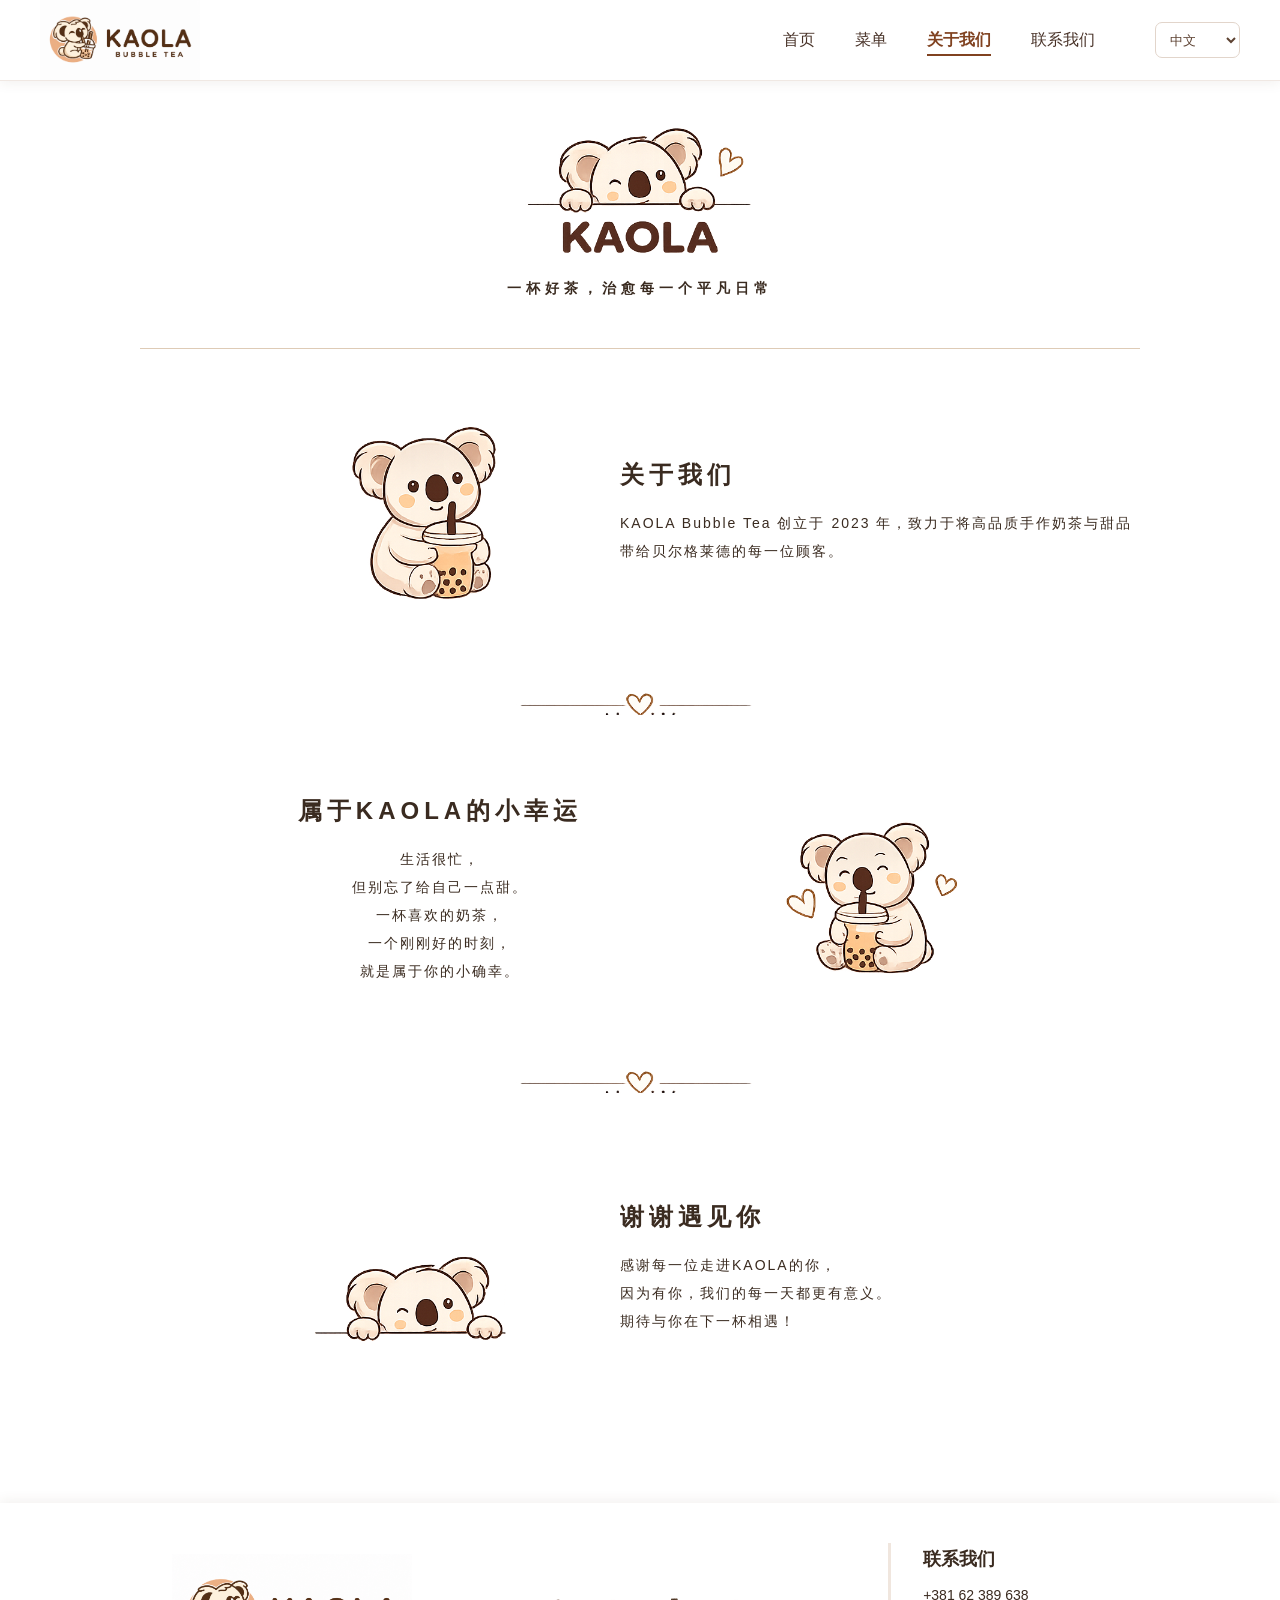
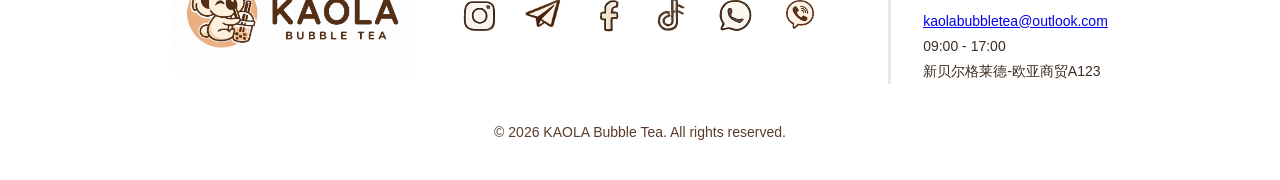
==== commit 41f24dca: "兼容H5" ====
--- a/htm/about.html
+++ b/htm/about.html
@@ -9,23 +9,28 @@
     <link rel="stylesheet" href="../assets/css/about.css">
     <title>关于我们</title>
   </head>
-  <body>
-    <header>
-      <a class="logo" href="/">
-        <img src="/assets/images/logo.png" alt="KAOLA Bubble Tea Logo" class="logo" style="width: auto; height: 80px;">
-      </a>
-      <nav class="header-nav-links">
+  <body class="about-page">
+    <header class="header-container about-header">
+      <div class="header-box">
+        <a href="/">
+          <img src="/assets/images/logo.png" alt="KAOLA Bubble Tea Logo" class="logo" style="width: auto; height: 80px;">
+        </a>
+        <button class="mobile-nav-toggle" type="button" aria-label="打开导航菜单" aria-expanded="false" aria-controls="aboutNavigation">
+          <span></span>
+          <span></span>
+          <span></span>
+        </button>
+        <nav class="header-nav-links" id="aboutNavigation">
           <a href="/" data-i18n="home">首页</a>
           <a href="/htm/menu" data-i18n="menu">菜单</a>
           <a class="header-nav-links-active" href="/htm/about" data-i18n="about">关于我们</a>
           <a href="#contact" data-i18n="contact">联系我们</a>
-      </nav>
-      <div class="header-right">
-        <select id="langSwitch" class="lang-switch">
-          <option value="zh">CN</option>
-          <option value="en">EN</option>
-          <option value="sr">SR</option>
-        </select>
+          <select id="langSwitch" class="lang-switch" aria-label="Language Switcher">
+            <option value="zh">中文</option>
+            <option value="en">English</option>
+            <option value="sr">Srpski</option>
+          </select>
+        </nav>
       </div>
     </header>
     <section class="about-us-section">
@@ -43,7 +48,7 @@
       <i class="about-us-image line"></i>
 
 
-      <div class="about-list">
+      <div class="about-list reverse-mobile">
         <div class="about-us-text lucy-text">
           <p class="sub-title" data-i18n="lucy-text">属于KAOLA的小幸运</p>
           <p data-i18n="lucy-text1">生活很忙，</p>
--- a/assets/css/menu.css
+++ b/assets/css/menu.css
@@ -20,10 +20,22 @@
   justify-content: space-between;
   align-items: center;
   min-height: 80px;
-  padding: 0 40px;
+  padding: 0;
   background: #fff;
   border-bottom: 1px solid #f0e8e3;
   box-shadow: 0 2px 8px rgba(0,0,0,0.06);
+}
+.menu-header .header-box {
+  display: flex;
+  width: min(1200px, calc(100% - 40px));
+  min-height: 80px;
+  margin: 0 auto;
+  align-items: center;
+  justify-content: space-between;
+}
+.logo-link {
+  display: flex;
+  align-items: center;
 }
 .logo {
   font-size: 24px;
@@ -35,13 +47,14 @@
 }
 .nav-menu {
   display: flex;
-  gap: 28px;
+  align-items: center;
+  gap: 40px;
   margin: 0;
 }
 .nav-menu a {
   text-decoration: none;
-  color: #666;
-  font-size: 15px;
+  color: #483228;
+  font-size: 16px;
   position: relative;
   transition: color 0.2s ease;
 }
@@ -49,8 +62,8 @@
   color: #4a3426;
 }
 .nav-menu a.active {
-  color: #8b6f47;
-  font-weight: 600;
+  color: #804220;
+  font-weight: 700;
 }
 .nav-menu a.active::after {
   content: '';
@@ -58,15 +71,17 @@
   bottom: -6px;
   left: 0;
   right: 0;
-  height: 3px;
-  background: #8b6f47;
+  height: 2px;
+  background: #804220;
 }
 .header-right {
   display: flex;
   align-items: center;
-  gap: 20px;
+  gap: 14px;
 }
 .lang-switch {
+  height: 36px;
+  margin-left: 0;
   padding: 8px 12px;
   border: 1px solid #ddd;
   border-radius: 6px;
@@ -74,6 +89,9 @@
   color: #666;
   cursor: pointer;
   font-size: 13px;
+}
+.menu-nav-toggle {
+  display: none;
 }
 .cart-icon {
   position: relative;
@@ -107,8 +125,10 @@
 }
 main {
   display: grid;
-  grid-template-columns: 1fr 360px;
-  gap: 28px;
+  grid-template-columns: minmax(0, 1fr) 340px;
+  width: min(1440px, 100%);
+  margin: 0 auto;
+  gap: 30px;
   align-items: start;
   padding: 34px 40px 56px;
 }
@@ -207,15 +227,15 @@
 }
 .category .grid {
   display: grid;
-  grid-template-columns: repeat(auto-fill, minmax(210px, 1fr));
-  gap: 24px 22px;
+  grid-template-columns: repeat(3, minmax(0, 1fr));
+  gap: 26px 22px;
 }
 .card {
   position: relative;
   background: #fff;
-  border-radius: 18px;
-  padding: 12px 12px 18px;
-  min-height: 360px;
+  border-radius: 20px;
+  padding: 14px 14px 20px;
+  min-height: 370px;
   box-shadow: 0 12px 34px rgba(98, 64, 43, 0.08);
   border: 1px solid rgba(210, 181, 160, 0.23);
   display: flex;
@@ -234,14 +254,14 @@
   display: flex;
   align-items: center;
   justify-content: center;
-  height: 230px;
-  border-radius: 14px;
+  height: 238px;
+  border-radius: 16px;
   background: linear-gradient(180deg, #fffaf6 0%, #f9f2ec 100%);
   overflow: hidden;
 }
 .card .product-img {
-  width: min(82%, 170px);
-  height: 205px;
+  width: min(84%, 185px);
+  height: 215px;
   object-fit: contain;
   filter: drop-shadow(0 12px 14px rgba(76, 53, 38, 0.16));
 }
@@ -402,7 +422,7 @@
 #cart.visible {
   display: block;
 }
-@media (min-width: 768px) {
+@media (min-width: 769px) {
   #cart {
     display: block !important;
   }
@@ -879,61 +899,236 @@
   background: #fff8f1;
   color: #8b4f22;
 }
+@media (max-width: 1100px) and (min-width: 769px) {
+  main {
+    grid-template-columns: minmax(0, 1fr) 320px;
+    padding-right: 24px;
+    padding-left: 24px;
+  }
+
+  .category .grid {
+    grid-template-columns: repeat(2, minmax(0, 1fr));
+  }
+}
+
 @media (max-width: 768px) {
+  html,
+  body {
+    width: 100%;
+    max-width: 100%;
+    overflow-x: hidden;
+  }
+
   header {
-    padding: 0 18px;
+    width: 100%;
+    min-height: 66px;
+  }
+  body {
+    padding-top: 66px;
+  }
+  .menu-header .header-box {
+    position: relative;
+    width: calc(100% - 28px);
+    min-height: 66px;
+  }
+  .menu-header .logo {
+    height: 58px !important;
+  }
+  .menu-nav-toggle {
+    display: flex;
+    width: 40px;
+    height: 40px;
+    padding: 9px;
+    align-items: center;
+    justify-content: center;
+    flex-direction: column;
+    gap: 5px;
+    border-radius: 50%;
+    background: #f8eee7;
+  }
+  .menu-nav-toggle span {
+    width: 20px;
+    height: 2px;
+    border-radius: 2px;
+    background: #68432f;
+    transition: transform 0.2s ease, opacity 0.2s ease;
+  }
+  .menu-nav-toggle.is-open span:first-child {
+    transform: translateY(7px) rotate(45deg);
+  }
+  .menu-nav-toggle.is-open span:nth-child(2) {
+    opacity: 0;
+  }
+  .menu-nav-toggle.is-open span:last-child {
+    transform: translateY(-7px) rotate(-45deg);
+  }
+  .menu-header .nav-menu {
+    position: absolute;
+    top: calc(100% + 8px);
+    right: 0;
+    display: none;
+    width: min(280px, calc(100vw - 28px));
+    padding: 14px;
+    align-items: stretch;
+    flex-direction: column;
+    gap: 4px;
+    border: 1px solid #eee1d7;
+    border-radius: 16px;
+    background: rgba(255, 255, 255, 0.98);
+    box-shadow: 0 18px 40px rgba(76, 48, 32, 0.16);
+  }
+  .menu-header .nav-menu.is-open {
+    display: flex;
+  }
+  .menu-header .nav-menu a {
+    padding: 11px 12px;
+    border-radius: 9px;
+    font-size: 15px;
+  }
+  .menu-header .nav-menu a:hover,
+  .menu-header .nav-menu a.active {
+    background: #fbf1e9;
+  }
+  .menu-header .nav-menu a.active::after {
+    display: none;
+  }
+  .menu-header .lang-switch {
+    width: 100%;
+    height: 42px;
+    margin-top: 6px;
+    border-color: #eadbd0;
+    border-radius: 9px;
+    color: #563827;
   }
   main {
+    width: 100%;
+    max-width: none;
+    margin: 0;
     grid-template-columns: 1fr;
-    padding: 24px 18px 40px;
+    padding: 24px 14px 40px;
+    box-sizing: border-box;
+    overflow: hidden;
+  }
+  .products-container,
+  .category,
+  .category .grid {
+    width: 100%;
+    max-width: none;
+    min-width: 0;
+    box-sizing: border-box;
   }
   .category-header {
-    display: block;
-  }
+    display: grid;
+    grid-template-columns: minmax(0, 1fr) auto;
+    align-items: center;
+    gap: 8px 12px;
+    margin-bottom: 16px;
+  }
+  .category-header > div:first-child,
   .category-header-actions {
-    margin-top: 14px;
+    display: contents;
   }
   .category-note {
     display: inline-flex;
-    margin: 16px 0 0 34px;
-    padding: 10px 16px;
+    grid-column: 1 / -1;
+    grid-row: 3;
+    width: fit-content;
+    margin: 2px 0 0 28px;
+    padding: 8px 12px;
+    font-size: 11px;
+  }
+  .category-header-actions .category-note {
+    margin-left: 28px;
+  }
+  .category-toggle {
+    grid-column: 2;
+    grid-row: 1;
+    min-height: 36px;
+    padding: 0 12px;
+    gap: 5px;
+    font-size: 12px;
+  }
+  .category-toggle-icon {
+    font-size: 16px;
+  }
+  .category h2 {
+    grid-column: 1;
+    grid-row: 1;
+    padding-left: 28px;
+    font-size: 24px;
+  }
+  .category h2::before {
+    top: 5px;
+    width: 18px;
+    height: 18px;
+    border-width: 0 0 2px 2px;
+  }
+  .category-subtitle {
+    grid-column: 1 / -1;
+    grid-row: 2;
+    margin: 7px 0 0 28px;
+    font-size: 14px;
+  }
+  .category .grid {
+    grid-template-columns: repeat(2, minmax(0, 1fr));
+    gap: 18px 14px;
+  }
+  .card {
+    min-height: 275px;
+    padding: 10px 10px 14px;
+    border-radius: 14px;
+  }
+  .product-media {
+    height: 160px;
+    border-radius: 12px;
+  }
+  .card .product-img {
+    width: min(84%, 140px);
+    height: 142px;
+  }
+  .product-badge {
+    top: 10px;
+    left: 10px;
+    padding: 4px 8px;
+    font-size: 10px;
+  }
+  .product-content {
+    min-height: 86px;
+    padding: 12px 36px 0 0;
+  }
+  .card h3 {
+    margin-bottom: 6px;
     font-size: 13px;
-  }
-  .category-header-actions {
-    justify-content: flex-end;
-    flex-wrap: wrap;
-  }
-  .category-header-actions .category-note {
-    margin: 0;
-  }
-  .category h2 {
-    font-size: 28px;
-  }
-  .category .grid {
-    grid-template-columns: repeat(auto-fill, minmax(160px, 1fr));
-    gap: 18px 14px;
-  }
-  .card {
-    min-height: 305px;
-    border-radius: 16px;
-  }
-  .product-media {
-    height: 185px;
-  }
-  .card .product-img {
-    height: 165px;
-  }
-  .product-content {
-    padding-right: 42px;
-  }
-  .card h3,
+    line-height: 1.3;
+  }
+  .card small,
+  .included-toppings {
+    min-height: 18px;
+    margin-bottom: 7px;
+    font-size: 11px;
+  }
   .card .price {
-    font-size: 14px;
+    font-size: 13px;
+    line-height: 1.25;
+  }
+  .card .add-btn {
+    right: 12px;
+    bottom: 14px;
+    width: 28px;
+    height: 28px;
+    font-size: 18px;
   }
   #cart {
-    order: -1;
-    position: static;
+    position: fixed;
+    top: 66px;
+    right: 0;
+    bottom: 0;
+    z-index: 1200;
+    width: min(360px, 100%);
+    max-width: 100%;
     max-height: none;
+    border-radius: 18px 0 0 0;
+    box-shadow: -16px 18px 40px rgba(72, 48, 36, 0.18);
   }
   .selection-modal,
   .checkout-modal {
--- a/assets/css/about.css
+++ b/assets/css/about.css
@@ -83,4 +83,274 @@
     width: 1000px; 
     background-color: #decbb6; 
     margin: 50px auto 0;
-}+}
+
+.about-header .header-box {
+    display: flex;
+    width: min(1200px, calc(100% - 40px));
+    min-height: 80px;
+    margin: 0 auto;
+    align-items: center;
+    justify-content: space-between;
+}
+
+.about-header .header-nav-links {
+    align-items: center;
+}
+
+.about-header .lang-switch {
+    height: 36px;
+    padding: 0 10px;
+    border: 1px solid #e2d5cb;
+    border-radius: 7px;
+    color: #5d4232;
+    background: #fff;
+}
+
+.about-header .mobile-nav-toggle {
+    display: none;
+}
+
+@media (max-width: 768px) {
+    .about-page {
+        width: 100%;
+        max-width: 100%;
+        padding-top: 66px;
+        overflow-x: hidden;
+    }
+
+    .about-header {
+        width: 100%;
+        min-height: 66px;
+    }
+
+    .about-header .header-box {
+        position: relative;
+        width: calc(100% - 28px);
+        min-height: 66px;
+    }
+
+    .about-header .logo {
+        height: 58px !important;
+    }
+
+    .about-header .mobile-nav-toggle {
+        position: relative;
+        z-index: 3;
+        display: flex;
+        width: 40px;
+        height: 40px;
+        padding: 9px;
+        align-items: center;
+        justify-content: center;
+        flex-direction: column;
+        gap: 5px;
+        border-radius: 50%;
+        background: #f8eee7;
+    }
+
+    .about-header .mobile-nav-toggle span {
+        width: 20px;
+        height: 2px;
+        border-radius: 2px;
+        background: #68432f;
+        transition: transform 0.2s ease, opacity 0.2s ease;
+    }
+
+    .about-header .mobile-nav-toggle.is-open span:first-child {
+        transform: translateY(7px) rotate(45deg);
+    }
+
+    .about-header .mobile-nav-toggle.is-open span:nth-child(2) {
+        opacity: 0;
+    }
+
+    .about-header .mobile-nav-toggle.is-open span:last-child {
+        transform: translateY(-7px) rotate(-45deg);
+    }
+
+    .about-header .header-nav-links {
+        position: absolute;
+        top: calc(100% + 8px);
+        right: 0;
+        display: none;
+        width: min(280px, calc(100vw - 28px));
+        padding: 14px;
+        align-items: stretch;
+        flex-direction: column;
+        gap: 4px;
+        border: 1px solid #eee1d7;
+        border-radius: 16px;
+        background: rgba(255, 255, 255, 0.98);
+        box-shadow: 0 18px 40px rgba(76, 48, 32, 0.16);
+    }
+
+    .about-header .header-nav-links.is-open {
+        display: flex;
+    }
+
+    .about-header .header-nav-links a {
+        padding: 11px 12px;
+        border-radius: 9px;
+        font-size: 15px;
+    }
+
+    .about-header .header-nav-links a:hover,
+    .about-header .header-nav-links-active {
+        background: #fbf1e9;
+    }
+
+    .about-header .header-nav-links-active::before {
+        display: none;
+    }
+
+    .about-header .lang-switch {
+        width: 100%;
+        height: 42px;
+        margin: 6px 0 0;
+    }
+
+    .about-us-section {
+        width: 100%;
+        padding: 12px 18px 48px;
+        box-sizing: border-box;
+        overflow: hidden;
+    }
+
+    .about-us-image.logo {
+        position: relative;
+        left: 50%;
+        margin: -30px 0 -34px;
+        transform: translateX(-50%) scale(0.66);
+    }
+
+    .about-us-section > .sub-title {
+        margin-top: 0;
+        padding: 0 12px;
+        font-size: 15px;
+        line-height: 1.7;
+        letter-spacing: 2px;
+    }
+
+    .bg-line {
+        width: 72px;
+        height: 3px;
+        margin: 26px auto 30px;
+        border-radius: 3px;
+        background: #d6a87c;
+    }
+
+    .about-list {
+        width: 100%;
+        margin: 0 auto;
+        flex-direction: column;
+    }
+
+    .about-list.reverse-mobile {
+        flex-direction: column-reverse;
+    }
+
+    .about-us-image.us,
+    .about-us-image.lucy,
+    .about-us-image.thanks {
+        flex: 0 0 318px;
+        margin: -34px auto;
+        transform: scale(0.68);
+    }
+
+    .about-us-text,
+    .about-us-text.lucy-text {
+        width: 100%;
+        margin: 0;
+        padding: 18px 10px 24px;
+        box-sizing: border-box;
+        text-align: center;
+    }
+
+    .about-us-text.lucy-text {
+        padding-left: 10px;
+    }
+
+    .about-us-text .sub-title {
+        margin: 0 0 12px;
+        font-size: 20px;
+        letter-spacing: 1px;
+    }
+
+    .about-us-text p {
+        font-size: 14px;
+        line-height: 1.8;
+        letter-spacing: 0.5px;
+    }
+
+    .about-us-image.line {
+        position: relative;
+        left: 50%;
+        margin: -14px 0;
+        transform: translateX(-50%) scale(0.65);
+    }
+
+    .about-page .footer-container {
+        padding: 32px 18px 0;
+    }
+
+    .about-page .footer-box {
+        width: 100%;
+        flex-direction: column;
+        gap: 14px;
+        text-align: center;
+    }
+
+    .about-page .footer-logo {
+        height: 78px !important;
+    }
+
+    .about-page .social-links {
+        display: grid;
+        grid-template-columns: repeat(6, 36px);
+        width: auto;
+        gap: 8px;
+    }
+
+    .about-page .social-link,
+    .about-page .social-link2.telegram,
+    .about-page .social-link2.viber {
+        width: 36px;
+        height: 36px;
+        margin: 0;
+        border-radius: 50%;
+        transform: none;
+    }
+
+    .about-page .social-link {
+        background-size: 691.2px 460.8px;
+    }
+
+    .about-page .social-link.instagram { background-position: -225px -171px; }
+    .about-page .social-link.facebook { background-position: -490.5px -171px; }
+    .about-page .social-link.tiktok { background-position: -292.5px -171px; }
+    .about-page .social-link.whatsapp { background-position: -360px -171px; }
+
+    .about-page .contant-txt {
+        width: min(360px, 100%);
+        padding: 18px 16px;
+        border: 1px solid #f0e3d9;
+        border-radius: 16px;
+        background: #fff8f2;
+        line-height: 1.75;
+    }
+
+    .about-page .contant-txt a {
+        color: #7c4b32;
+        overflow-wrap: anywhere;
+        text-decoration: none;
+    }
+
+    .about-page .footer-txt {
+        width: min(360px, 100%);
+        margin: 22px auto 0;
+        padding: 18px 0 22px;
+        border-top: 1px solid #eee2d9;
+        font-size: 12px;
+    }
+}
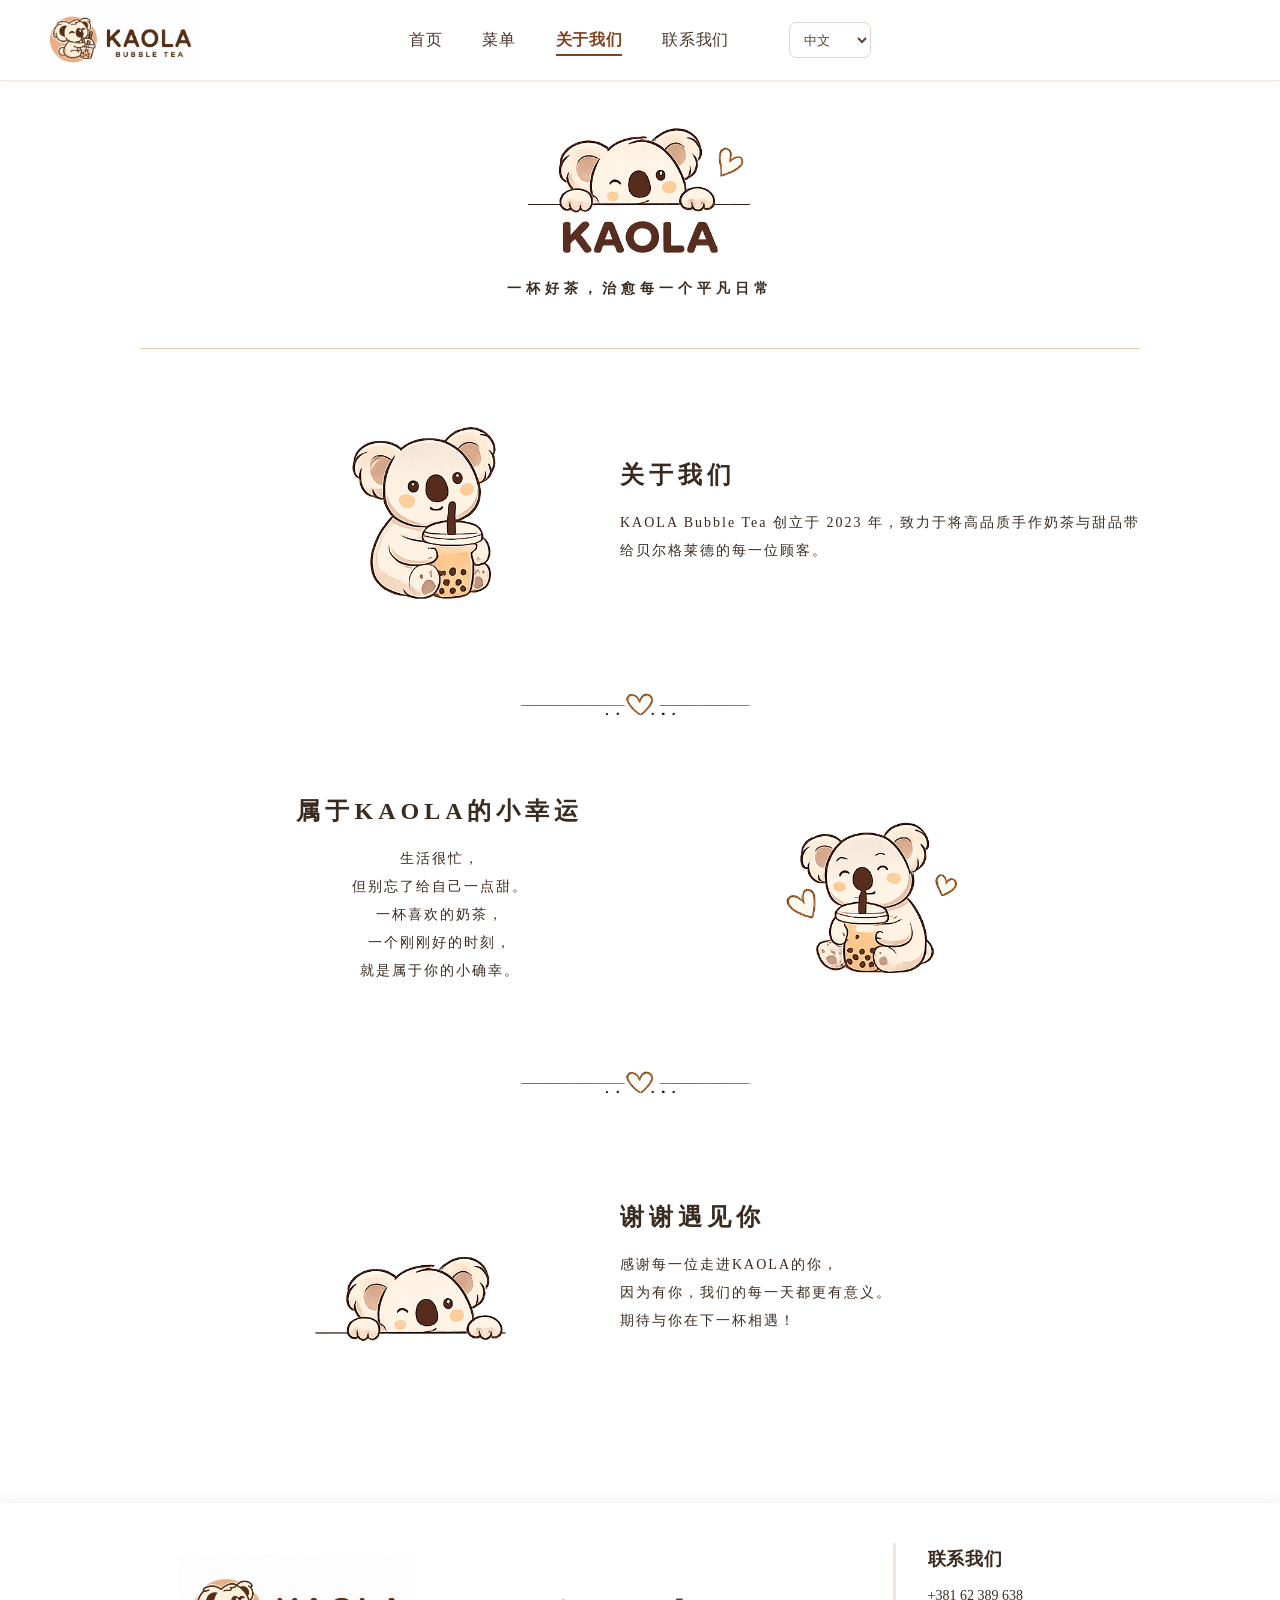
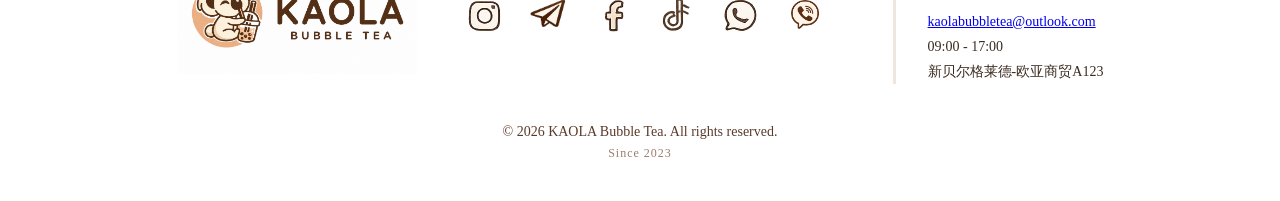
==== commit d27f09aa: "补充饮品和多语言文案；" ====
--- a/htm/about.html
+++ b/htm/about.html
@@ -7,7 +7,7 @@
     <link rel="stylesheet" href="../assets/css/style.css">
     <link rel="stylesheet" href="../assets/css/header.css">
     <link rel="stylesheet" href="../assets/css/about.css">
-    <title>关于我们</title>
+    <title data-i18n="about">关于我们</title>
   </head>
   <body class="about-page">
     <header class="header-container about-header">
@@ -15,7 +15,7 @@
         <a href="/">
           <img src="/assets/images/logo.png" alt="KAOLA Bubble Tea Logo" class="logo" style="width: auto; height: 80px;">
         </a>
-        <button class="mobile-nav-toggle" type="button" aria-label="打开导航菜单" aria-expanded="false" aria-controls="aboutNavigation">
+        <button class="mobile-nav-toggle" type="button" aria-label="打开导航菜单" data-i18n-aria-label="open_navigation" aria-expanded="false" aria-controls="aboutNavigation">
           <span></span>
           <span></span>
           <span></span>
@@ -41,7 +41,7 @@
       <div class="about-list">
         <i class="about-us-image us"></i>
         <div class="about-us-text">
-          <p class="sub-title">关于我们</p>
+          <p class="sub-title" data-i18n="about">关于我们</p>
           <p data-i18n="about_us">KAOLA Bubble Tea 创立于 2023 年，致力于将高品质手作奶茶与甜品带给贝尔格莱德的每一位顾客。</p>
         </div>
       </div>
@@ -92,7 +92,7 @@
           <p data-i18n="address_info">新贝尔格莱德-欧亚商贸A123</p>
         </div>
       </div>
-      <p class="footer-txt">&copy; <span class="current-year">2026</span> KAOLA Bubble Tea. All rights reserved.</p>
+      <p class="footer-txt">&copy; <span class="current-year">2026</span> KAOLA Bubble Tea. All rights reserved.<br><span class="footer-since">Since 2023</span></p>
     </footer>
 
     <script src="../assets/js/i18n.js"></script>
--- a/assets/css/menu.css
+++ b/assets/css/menu.css
@@ -1,8 +1,8 @@
 .body-font {
-  font-family: 'Helvetica Neue', Arial, sans-serif;
+  font-family: var(--font-elegant);
 }
 body {
-  font-family: Arial, sans-serif;
+  font-family: var(--font-elegant);
   margin: 0;
   padding-top: 80px;
   background:
@@ -26,7 +26,8 @@
   box-shadow: 0 2px 8px rgba(0,0,0,0.06);
 }
 .menu-header .header-box {
-  display: flex;
+  display: grid;
+  grid-template-columns: minmax(180px, 1fr) auto minmax(180px, 1fr);
   width: min(1200px, calc(100% - 40px));
   min-height: 80px;
   margin: 0 auto;
@@ -34,8 +35,18 @@
   justify-content: space-between;
 }
 .logo-link {
-  display: flex;
-  align-items: center;
+  grid-column: 1;
+  justify-self: start;
+  display: flex;
+  align-items: center;
+}
+.menu-header .nav-menu {
+  grid-column: 2;
+  justify-self: center;
+}
+.menu-header .header-right {
+  grid-column: 3;
+  justify-self: end;
 }
 .logo {
   font-size: 24px;
@@ -319,6 +330,8 @@
   font-size: 17px;
   line-height: 1.25;
   font-weight: 800;
+  font-family: var(--font-art);
+  letter-spacing: 0.03em;
 }
 .card label {
   display: block;
@@ -1169,6 +1182,83 @@
   #checkoutForm .submit-btn {
     width: min(220px, 100%);
   }
+  .menu-page .footer-container {
+    position: relative;
+    padding: 32px 18px 0;
+    border-top: 1px solid #eee0d5;
+    background:
+      radial-gradient(circle at 50% 0, rgba(226, 178, 136, 0.12), transparent 42%),
+      #fffdfb;
+    box-shadow: 0 -8px 30px rgba(91, 59, 42, 0.05);
+  }
+  .menu-page .footer-box {
+    width: 100%;
+    align-items: center;
+    flex-direction: column;
+    gap: 14px;
+    text-align: center;
+  }
+  .menu-page .footer-logo {
+    height: 78px !important;
+  }
+  .menu-page .social-links {
+    display: grid;
+    grid-template-columns: repeat(6, 36px);
+    width: auto;
+    margin: 2px 0 4px;
+    align-items: center;
+    justify-content: center;
+    gap: 8px;
+  }
+  .menu-page .social-link,
+  .menu-page .social-link2.telegram,
+  .menu-page .social-link2.viber {
+    width: 36px;
+    height: 36px;
+    margin: 0;
+    border-radius: 50%;
+    transform: none;
+  }
+  .menu-page .social-link {
+    background-size: 691.2px 460.8px;
+  }
+  .menu-page .social-link.instagram { background-position: -225px -171px; }
+  .menu-page .social-link.facebook { background-position: -490.5px -171px; }
+  .menu-page .social-link.tiktok { background-position: -292.5px -171px; }
+  .menu-page .social-link.whatsapp { background-position: -360px -171px; }
+  .menu-page .social-link2.telegram,
+  .menu-page .social-link2.viber {
+    background-color: transparent;
+  }
+  .menu-page .contant-txt {
+    width: min(360px, 100%);
+    padding: 18px 16px;
+    border: 1px solid #f0e3d9;
+    border-radius: 16px;
+    background: #fff8f2;
+    color: #6d4b39;
+    line-height: 1.75;
+    text-align: center;
+  }
+  .menu-page .contant-txt .title {
+    margin-bottom: 9px;
+    color: #4f301f;
+    font-size: 17px;
+  }
+  .menu-page .contant-txt a {
+    color: #7c4b32;
+    overflow-wrap: anywhere;
+    text-decoration: none;
+  }
+  .menu-page .footer-txt {
+    width: min(360px, 100%);
+    margin: 22px auto 0;
+    padding: 18px 0 22px;
+    border-top: 1px solid #eee2d9;
+    color: #957b6c;
+    font-size: 12px;
+    line-height: 1.6;
+  }
   #products {
     justify-content: center;
   }
--- a/assets/css/style.css
+++ b/assets/css/style.css
@@ -1,9 +1,31 @@
+:root {
+    --font-art: "Kaiti SC", "STKaiti", "KaiTi", "楷体", "FangSong", "STFangsong", serif;
+    --font-elegant: "Songti SC", "STSong", "Noto Serif SC", "Source Han Serif SC", "Microsoft YaHei", serif;
+}
+
 body{
     margin:0; padding:0; 
-    font-family:Arial,sans-serif;
+    font-family: var(--font-elegant);
     color:#3a2b20;
     background-color: #fcf7f4;
     font-size: 14px;
+}
+
+h1,
+h2,
+h3,
+.sub-title,
+.title,
+nav a,
+button {
+    font-family: var(--font-art);
+    letter-spacing: 0.04em;
+}
+
+input,
+textarea,
+select {
+    font-family: var(--font-elegant);
 }
 
 * {
@@ -159,6 +181,13 @@
     margin-top: 40px;
     padding-bottom: 40px;
 }
+.footer-since {
+    display: inline-block;
+    margin-top: 6px;
+    color: #9a7d6c;
+    font-size: 12px;
+    letter-spacing: 1px;
+}
 .footer-box {
     display: flex;
     justify-content: center;
@@ -174,4 +203,4 @@
     font-weight: bold;
     font-size: 18px;
     margin-bottom: 8px;
-}+}
--- a/assets/css/about.css
+++ b/assets/css/about.css
@@ -5,11 +5,11 @@
 }
 .about-us-section h1,
 .about-us-section p {
-    font-family: "PingFang SC", "Lantinghei SC", "Hiragino Sans GB", 
-                /* 备用手写/圆体 */
-                "Microsoft YaHei", "微软雅黑", "Heiti SC", "Apple LiGothic", 
-                /* 通用降级备用 */
-                sans-serif;
+    font-family: var(--font-elegant);
+}
+.about-us-section h1,
+.about-us-section .sub-title {
+    font-family: var(--font-art);
 }
 .about-us-section .sub-title {
     font-size: 14px;
@@ -86,7 +86,8 @@
 }
 
 .about-header .header-box {
-    display: flex;
+    display: grid;
+    grid-template-columns: minmax(180px, 1fr) auto minmax(180px, 1fr);
     width: min(1200px, calc(100% - 40px));
     min-height: 80px;
     margin: 0 auto;
@@ -94,7 +95,19 @@
     justify-content: space-between;
 }
 
+.about-header {
+    border-bottom: 1px solid #f0e8e3;
+    box-shadow: 0 2px 8px rgba(0, 0, 0, 0.06);
+}
+
+.about-header .header-box > a {
+    grid-column: 1;
+    justify-self: start;
+}
+
 .about-header .header-nav-links {
+    grid-column: 2;
+    justify-self: center;
     align-items: center;
 }
 
@@ -126,6 +139,7 @@
 
     .about-header .header-box {
         position: relative;
+        grid-template-columns: minmax(0, 1fr) auto;
         width: calc(100% - 28px);
         min-height: 66px;
     }
@@ -138,6 +152,8 @@
         position: relative;
         z-index: 3;
         display: flex;
+        grid-column: 2;
+        justify-self: end;
         width: 40px;
         height: 40px;
         padding: 9px;
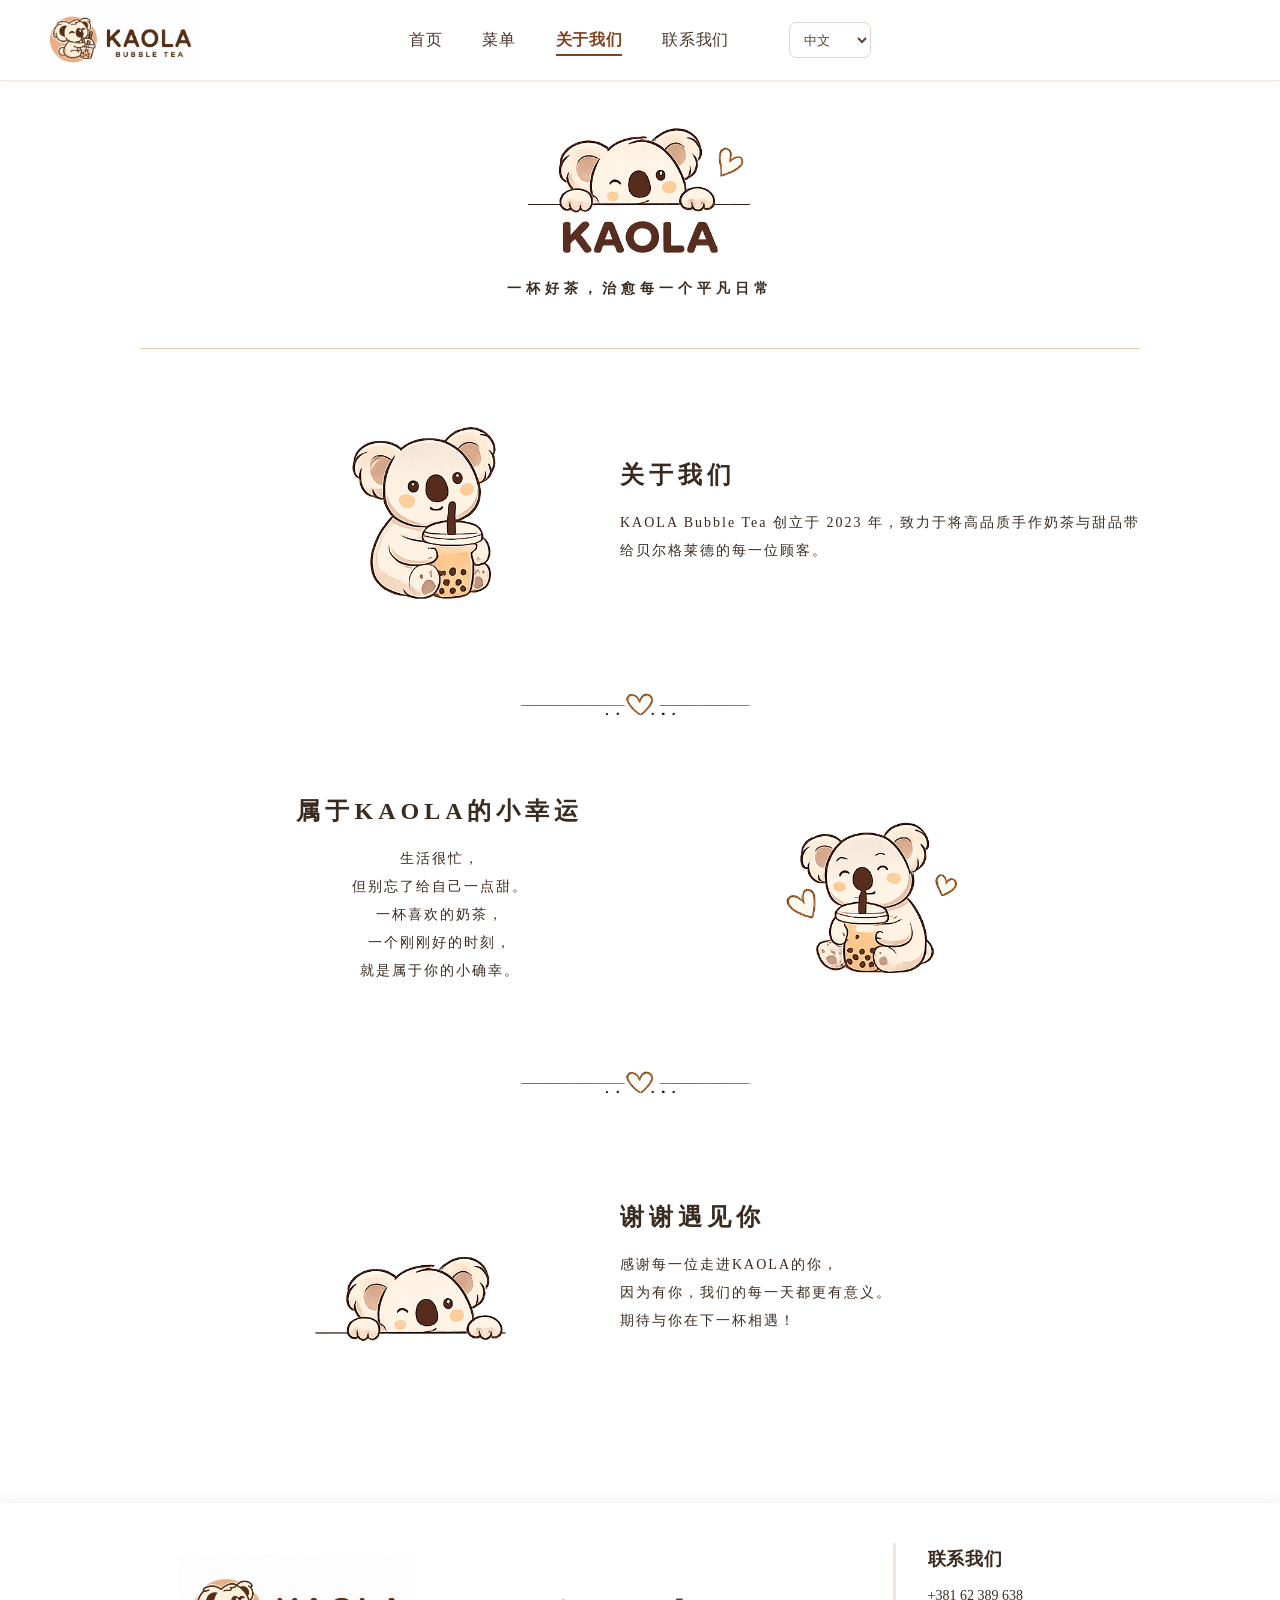
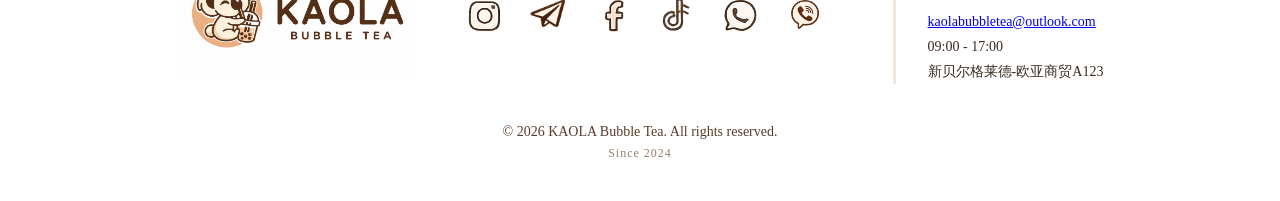
==== commit 82f49488: "样式优化；" ====
--- a/htm/about.html
+++ b/htm/about.html
@@ -92,7 +92,7 @@
           <p data-i18n="address_info">新贝尔格莱德-欧亚商贸A123</p>
         </div>
       </div>
-      <p class="footer-txt">&copy; <span class="current-year">2026</span> KAOLA Bubble Tea. All rights reserved.<br><span class="footer-since">Since 2023</span></p>
+      <p class="footer-txt">&copy; <span class="current-year">2026</span> KAOLA Bubble Tea. All rights reserved.<br><span class="footer-since">Since 2024</span></p>
     </footer>
 
     <script src="../assets/js/i18n.js"></script>
--- a/assets/css/menu.css
+++ b/assets/css/menu.css
@@ -636,15 +636,16 @@
   justify-content: flex-start;
 }
 .quantity-stepper {
-  display: inline-flex;
-  align-items: center;
-  width: fit-content;
+  align-items: center;
   min-height: 48px;
   overflow: hidden;
   border: 1px solid rgba(205, 163, 126, 0.42);
   border-radius: 12px;
   background: #fff;
   box-shadow: 0 8px 20px rgba(98, 64, 43, 0.06);
+  width: 100%;
+  display: flex;
+  justify-content: space-between;
 }
 .quantity-stepper button {
   width: 48px;
@@ -711,6 +712,32 @@
   border-color: rgba(201, 129, 56, 0.72);
   box-shadow: 0 0 0 3px rgba(221, 160, 89, 0.14), 0 8px 20px rgba(98, 64, 43, 0.06);
 }
+.selection-modal-content .selection-remark-field {
+  align-items: start;
+}
+.selection-modal-content .selection-remark-field span {
+  padding-top: 12px;
+}
+.selection-modal-content .selection-remark-field textarea {
+  width: 100%;
+  min-height: 76px;
+  padding: 12px 14px;
+  border: 1px solid rgba(205, 163, 126, 0.36);
+  border-radius: 12px;
+  background: #fff;
+  color: #382720;
+  font: inherit;
+  font-weight: 500;
+  line-height: 1.5;
+  resize: vertical;
+  box-shadow: 0 8px 20px rgba(98, 64, 43, 0.06);
+  margin-left: 0;
+}
+.selection-modal-content .selection-remark-field textarea:focus {
+  outline: none;
+  border-color: rgba(201, 129, 56, 0.72);
+  box-shadow: 0 0 0 3px rgba(221, 160, 89, 0.14), 0 8px 20px rgba(98, 64, 43, 0.06);
+}
 #selectionForm .modal-actions {
   justify-content: center;
   gap: 12px;
@@ -763,22 +790,56 @@
 }
 .modal-close-btn {
   position: absolute;
-  top: 18px;
-  right: 18px;
-  width: 36px;
-  height: 36px;
-  border: none;
-  border-radius: 50%;
-  background: rgba(245, 240, 235, 0.9);
-  font-size: 25px;
-  line-height: 1;
-  color: #5c4036;
+  top: 16px;
+  right: 16px;
+  width: 48px;
+  height: 42px;
+  overflow: hidden;
+  border: 1px solid rgba(205, 163, 126, 0.14);
+  border-radius: 999px;
+  background: rgba(248, 242, 236, 0.92);
+  color: transparent;
+  font-size: 0;
   cursor: pointer;
+  box-shadow: 0 6px 16px rgba(92, 64, 54, 0.06);
+  transition: background 0.18s ease, border-color 0.18s ease,
+    box-shadow 0.18s ease, transform 0.18s ease;
+}
+.modal-close-btn::before,
+.modal-close-btn::after {
+  position: absolute;
+  top: 50%;
+  left: 50%;
+  width: 19px;
+  height: 1.5px;
+  border-radius: 999px;
+  background: #68483b;
+  content: "";
   transition: background 0.18s ease, transform 0.18s ease;
 }
+.modal-close-btn::before {
+  transform: translate(-50%, -50%) rotate(45deg);
+}
+.modal-close-btn::after {
+  transform: translate(-50%, -50%) rotate(-45deg);
+}
 .modal-close-btn:hover {
-  background: #eee0d0;
-  transform: rotate(90deg);
+  border-color: rgba(201, 129, 56, 0.28);
+  background: #f2e5d8;
+  box-shadow: 0 8px 20px rgba(92, 64, 54, 0.1);
+  transform: translateY(-1px);
+}
+.modal-close-btn:hover::before,
+.modal-close-btn:hover::after {
+  background: #9f6032;
+}
+.modal-close-btn:active {
+  box-shadow: 0 3px 10px rgba(92, 64, 54, 0.08);
+  transform: translateY(0) scale(0.96);
+}
+.modal-close-btn:focus-visible {
+  outline: 3px solid rgba(221, 160, 89, 0.25);
+  outline-offset: 2px;
 }
 .checkout-button {
   display: inline-flex;
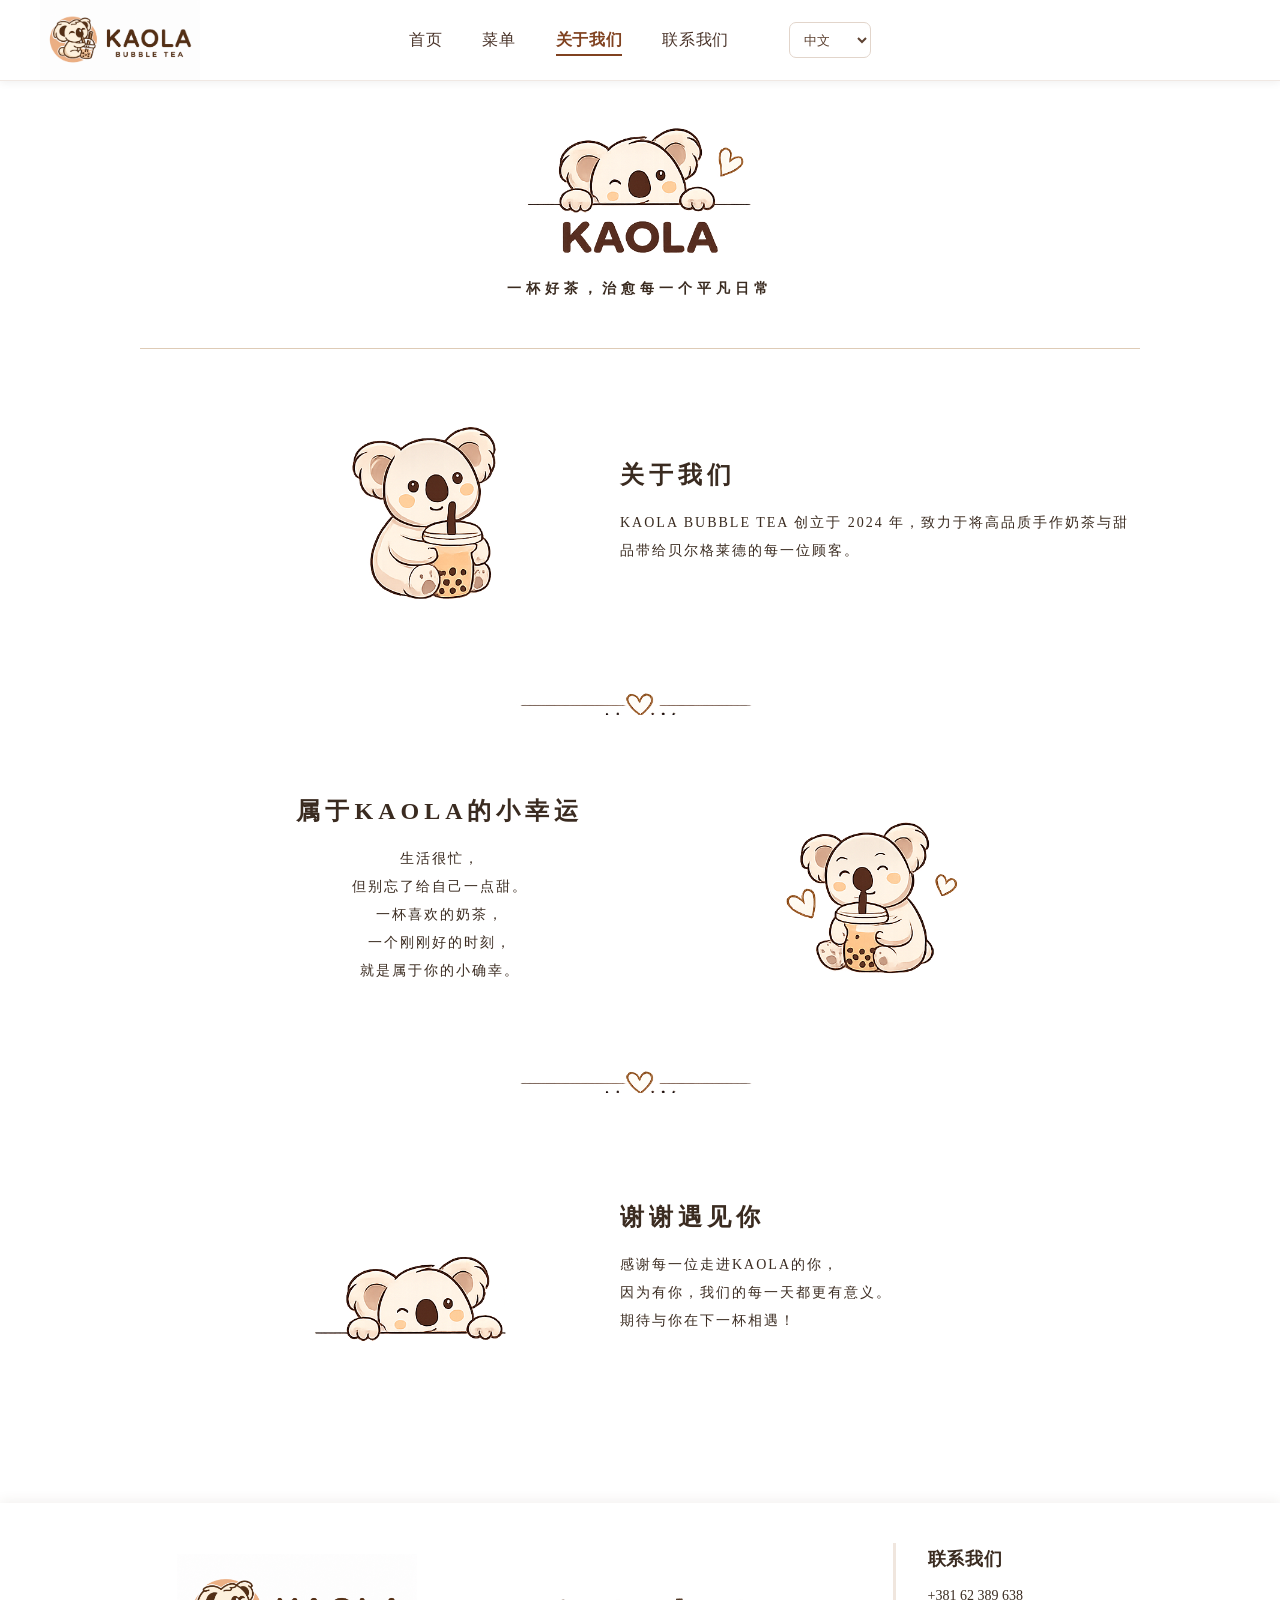
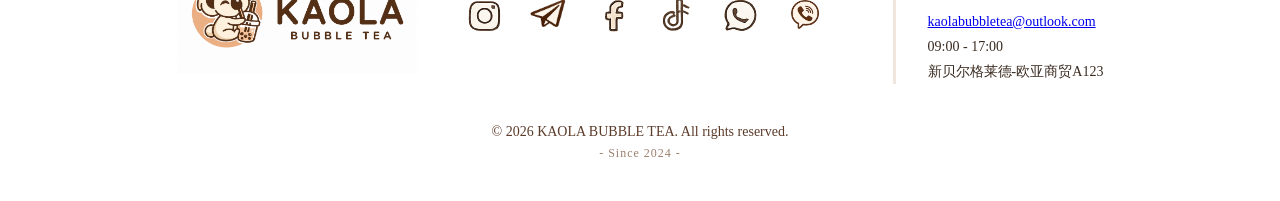
==== commit 533759e2: "update" ====
--- a/htm/about.html
+++ b/htm/about.html
@@ -13,7 +13,7 @@
     <header class="header-container about-header">
       <div class="header-box">
         <a href="/">
-          <img src="/assets/images/logo.png" alt="KAOLA Bubble Tea Logo" class="logo" style="width: auto; height: 80px;">
+          <img src="/assets/images/logo.png" alt="KAOLA BUBBLE TEA Logo" class="logo" style="width: auto; height: 80px;">
         </a>
         <button class="mobile-nav-toggle" type="button" aria-label="打开导航菜单" data-i18n-aria-label="open_navigation" aria-expanded="false" aria-controls="aboutNavigation">
           <span></span>
@@ -42,7 +42,7 @@
         <i class="about-us-image us"></i>
         <div class="about-us-text">
           <p class="sub-title" data-i18n="about">关于我们</p>
-          <p data-i18n="about_us">KAOLA Bubble Tea 创立于 2023 年，致力于将高品质手作奶茶与甜品带给贝尔格莱德的每一位顾客。</p>
+          <p data-i18n="about_us">KAOLA BUBBLE TEA 创立于 2024 年，致力于将高品质手作奶茶与甜品带给贝尔格莱德的每一位顾客。</p>
         </div>
       </div>
       <i class="about-us-image line"></i>
@@ -75,7 +75,7 @@
 
     <footer class="footer-container" id="contact">
       <div class="footer-box">
-        <img src="../assets/images/logo.png" alt="KAOLA Bubble Tea Logo" class="footer-logo" style="width: auto; height: 120px;">
+        <img src="../assets/images/logo.png" alt="KAOLA BUBBLE TEA Logo" class="footer-logo" style="width: auto; height: 120px;">
         <div class="social-links" aria-label="Social media links">
           <a href="https://www.instagram.com/kaola_bubbletea?igsh=eWo4aW0yMDF4NHVq&utm_source=qr" target="_blank" rel="noopener noreferrer" class="social-link instagram" aria-label="Instagram"></a>
           <a href="https://t.me/+38162389638" target="_blank" rel="noopener noreferrer" class="social-link2 telegram" aria-label="Telegram"></a>
@@ -92,7 +92,7 @@
           <p data-i18n="address_info">新贝尔格莱德-欧亚商贸A123</p>
         </div>
       </div>
-      <p class="footer-txt">&copy; <span class="current-year">2026</span> KAOLA Bubble Tea. All rights reserved.<br><span class="footer-since">Since 2024</span></p>
+      <p class="footer-txt">&copy; <span class="current-year">2026</span> KAOLA BUBBLE TEA. All rights reserved.<br><span class="footer-since">- Since 2024 -</span></p>
     </footer>
 
     <script src="../assets/js/i18n.js"></script>
--- a/assets/css/header.css
+++ b/assets/css/header.css
@@ -34,6 +34,7 @@
 .header-nav-links {
     display: flex;
     gap: 40px;
+    font-family: "PingFang SC", "Microsoft YaHei", "Noto Sans CJK SC", Arial, sans-serif;
 }
 
 .header-nav-links a {
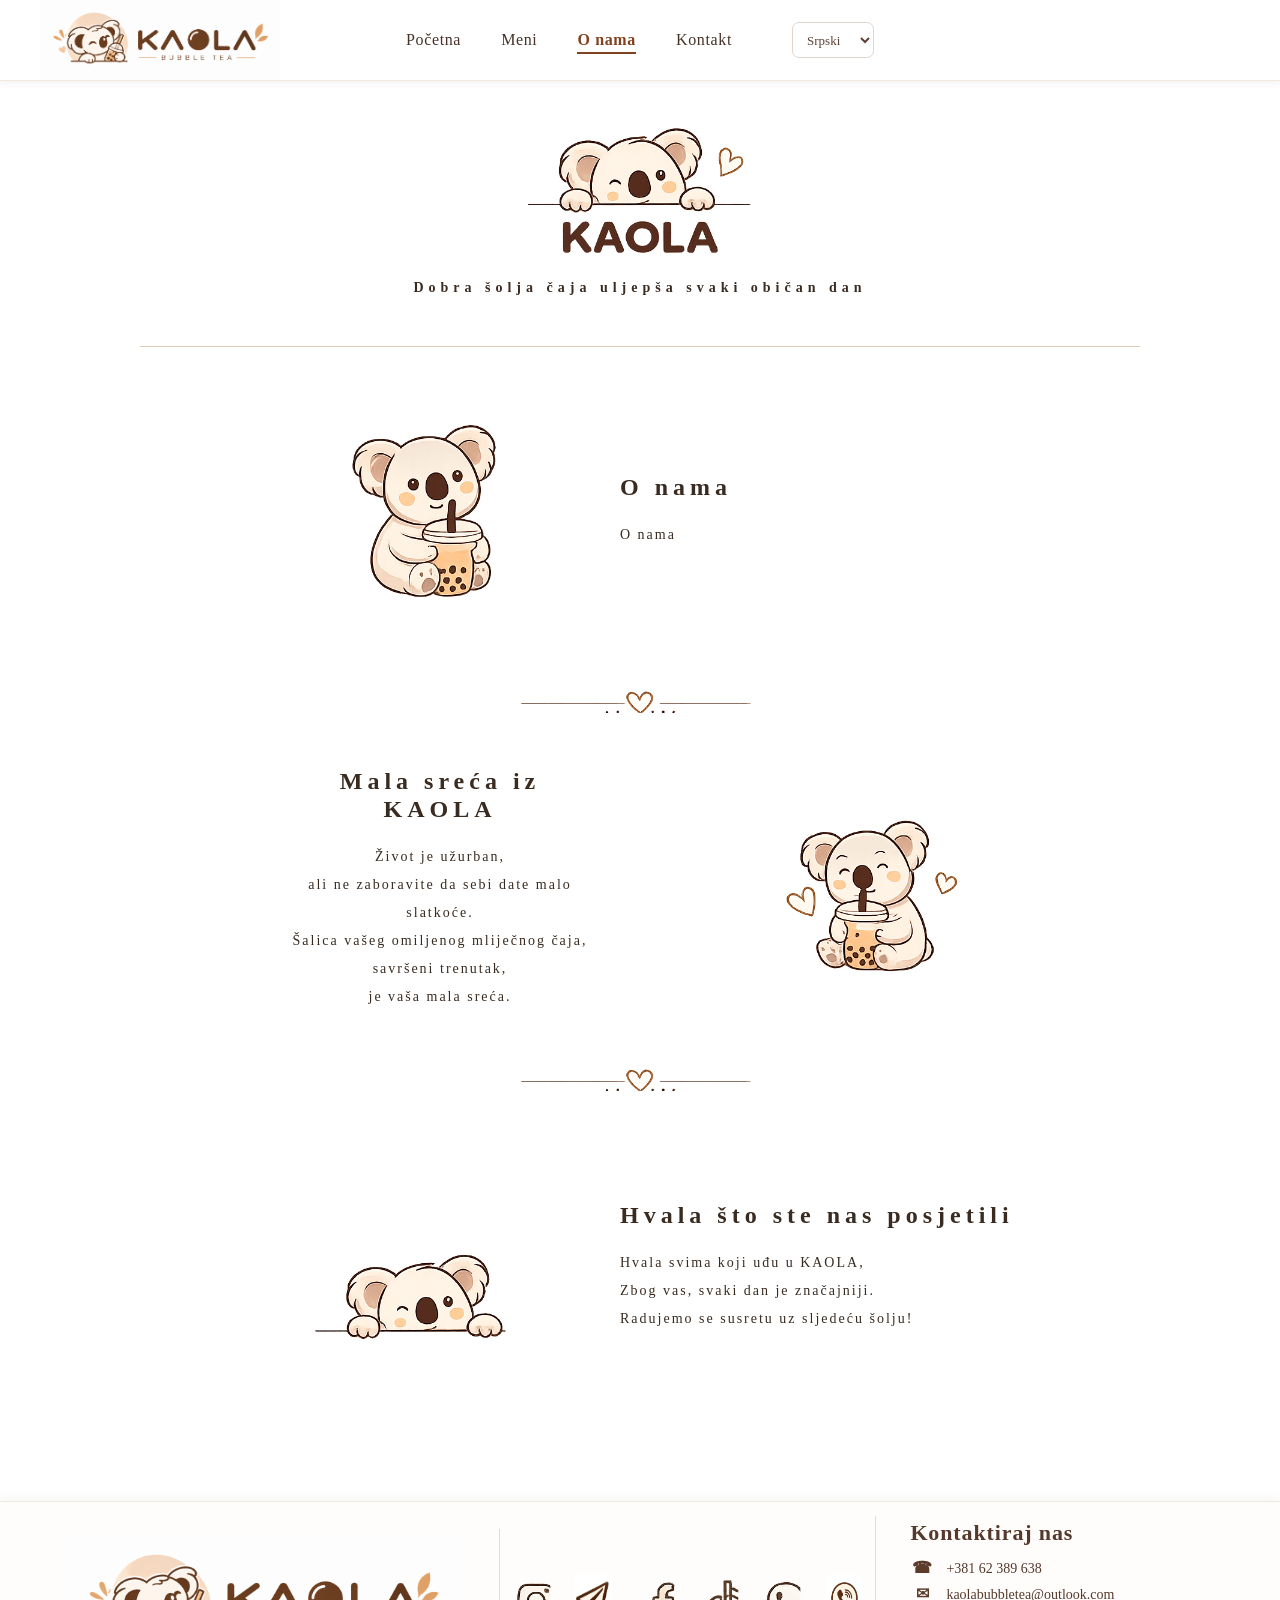
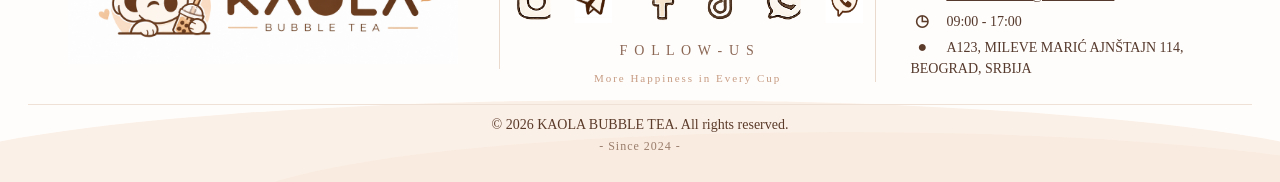
==== commit 482d8b09: "update" ====
--- a/htm/about.html
+++ b/htm/about.html
@@ -1,5 +1,5 @@
 <!doctype html>
-<html lang="zh-CN">
+<html lang="sr">
   <head>
     <meta charset="utf-8">
     <meta name="viewport" content="width=device-width,initial-scale=1">
--- a/assets/css/menu.css
+++ b/assets/css/menu.css
@@ -238,7 +238,7 @@
 }
 .category .grid {
   display: grid;
-  grid-template-columns: repeat(3, minmax(0, 1fr));
+  grid-template-columns: repeat(4, minmax(0, 1fr));
   gap: 26px 22px;
 }
 .card {
@@ -1322,5 +1322,436 @@
   }
   #products {
     justify-content: center;
-  }
-}
+    padding-top: 20px;
+  }
+}
+
+/* Menu design refresh */
+.menu-page {
+  min-height: 100vh;
+  background:
+    radial-gradient(circle at 55% 15%, rgba(255,255,255,.96), transparent 34%),
+    linear-gradient(110deg, #fffdfb 0%, #fbf7f2 58%, #fffaf6 100%);
+}
+.menu-page::before,
+.menu-page::after {
+  content: '';
+  position: fixed;
+  z-index: -1;
+  width: 150px;
+  height: 250px;
+  opacity: .12;
+  border: 2px solid #d9a87f;
+  border-radius: 100% 0 100% 0;
+  transform: rotate(-28deg);
+}
+.menu-page::before { left: -78px; bottom: -52px; }
+.menu-page::after { right: -92px; bottom: 8px; transform: rotate(32deg); }
+.menu-header .header-box {
+  width: min(1370px, calc(100% - 72px));
+}
+.menu-header .logo { height: 62px !important; }
+.menu-header .nav-menu { gap: 42px; }
+.menu-header .lang-switch {
+  height: 40px;
+  padding-inline: 15px 36px;
+  border-color: #17639e;
+  color: #51423a;
+}
+.cart-badge { background: #c87534; }
+.menu-page main {
+  display: grid;
+  grid-template-columns: 216px minmax(600px, 934px) 374px;
+  width: min(1640px, calc(100% - 56px));
+  gap: 42px;
+  padding: 40px 0 52px;
+}
+.category-sidebar {
+  position: sticky;
+  top: 120px;
+  align-self: start;
+}
+.category-navigation {
+  display: grid;
+  gap: 8px;
+}
+.category-nav-link {
+  display: flex;
+  align-items: center;
+  gap: 17px;
+  min-height: 58px;
+  padding: 0 20px;
+  border-radius: 11px;
+  color: #735d50;
+  font-size: 16px;
+  text-decoration: none;
+  transition: background .18s ease, color .18s ease;
+}
+.category-nav-link:hover,
+.category-nav-link.active {
+  background: linear-gradient(90deg, #f8e5d6, #f6e9df);
+  color: #a4511d;
+  font-weight: 700;
+}
+.category-nav-icon {
+  width: 24px;
+  color: #6e4936;
+  font-family: serif;
+  font-size: 23px;
+  text-align: center;
+}
+.category-nav-milkTea .category-nav-icon::before { content: '♙'; }
+.category-nav-fruitTea .category-nav-icon::before { content: '♧'; }
+.category-nav-matchaTea .category-nav-icon::before { content: '♜'; }
+.category-nav-sogaTea .category-nav-icon::before { content: '♨'; }
+.category-nav-coffee .category-nav-icon::before { content: '♧'; }
+.category-nav-chinessTea .category-nav-icon::before { content: '♢'; }
+.category-nav-cocoa,
+.category-nav-cheese { display: none; }
+.category { margin-bottom: 48px; scroll-margin-top: 110px; }
+.category-header { margin-bottom: 18px; }
+.category h2 { font-size: 38px; }
+.category-subtitle { margin-top: 8px; font-size: 16px; font-weight: 500; }
+.category-toggle { display: none; }
+.category-note {
+  margin-top: 1px;
+  padding: 13px 23px;
+  font-size: 14px;
+  font-weight: 500;
+}
+.category .grid { gap: 16px 18px; }
+.card {
+  min-height: 286px;
+  padding: 10px 10px 14px;
+  border-radius: 13px;
+  box-shadow: 0 7px 20px rgba(98,64,43,.065);
+}
+.product-media { height: 181px; border-radius: 10px; }
+.card .product-img { width: min(82%, 148px); height: 174px; }
+.product-content { min-height: 78px; padding: 12px 38px 0 1px; }
+.card h3 { margin-bottom: 5px; font-size: 15px; }
+.card small,
+.included-toppings { min-height: 18px; margin-bottom: 5px; font-size: 12px; }
+.card .price { font-size: 14px; }
+.card .add-btn { right: 14px; bottom: 14px; width: 36px; height: 36px; }
+#cart {
+  top: 102px;
+  min-height: 446px;
+  padding: 22px;
+  border-radius: 14px;
+  box-shadow: 0 7px 24px rgba(78,50,36,.08);
+}
+#cart h2 {
+  display: flex;
+  align-items: center;
+  gap: 12px;
+  margin-bottom: 0;
+  padding-bottom: 18px;
+  color: #3e2a22;
+  font-size: 20px;
+}
+.cart-title-icon {
+  display: grid;
+  width: 34px;
+  height: 34px;
+  place-items: center;
+  border-radius: 50%;
+  background: #f5e4d8;
+  font-size: 21px;
+}
+.cart-close-btn {
+  display: none;
+  margin-left: auto;
+}
+.cart-empty {
+  display: flex;
+  min-height: 230px;
+  flex-direction: column;
+  align-items: center;
+  justify-content: center;
+  color: #77675e;
+}
+.cart-empty-cup { color: #d6c3b7; font-size: 72px; line-height: 1; transform: rotate(180deg); }
+.cart-empty strong { margin-top: 16px; font-size: 14px; font-weight: 500; }
+.cart-empty small { margin-top: 11px; color: #aaa09b; font-size: 13px; }
+#total { margin-top: 0; padding-top: 18px; font-size: 14px; }
+.checkout-button { min-height: 50px; background: #8b5c42; border-radius: 11px; }
+.checkout-button:disabled { background: #d6c0b3; cursor: not-allowed; }
+.cart-image-note { display: none; }
+.menu-benefits {
+  display: flex;
+  width: min(920px, calc(100% - 40px));
+  margin: -18px auto 30px;
+  align-items: center;
+  justify-content: center;
+  gap: 28px;
+  color: #8e7668;
+  font-size: 15px;
+}
+.menu-benefits i { width: 1px; height: 20px; background: #bda89c; }
+
+@media (max-width: 1280px) and (min-width: 769px) {
+  .menu-page main { grid-template-columns: 170px minmax(0, 1fr) 280px; width: calc(100% - 32px); gap: 22px; }
+  .category-nav-link { padding-inline: 14px; }
+  .category .grid { grid-template-columns: repeat(4, minmax(0, 1fr)); }
+}
+
+@media (max-width: 768px) {
+  .menu-header .header-box { width: calc(100% - 28px); }
+  .menu-header .logo { height: 52px !important; }
+  .menu-page main { grid-template-columns: 1fr; padding-top: 14px; }
+  .category-sidebar {
+    position: sticky;
+    top: 66px;
+    z-index: 20;
+    width: 100%;
+    overflow-x: auto;
+    background: rgba(255,253,251,.96);
+    scrollbar-width: none;
+  }
+  .category-navigation { display: flex; width: max-content; padding: 6px 0 10px; gap: 6px; }
+  .category-nav-link { min-height: 38px; padding: 0 13px; gap: 7px; border-radius: 999px; font-size: 13px; }
+  .category-nav-icon { width: auto; font-size: 16px; }
+  .menu-benefits { flex-wrap: wrap; gap: 12px 16px; font-size: 12px; }
+  .menu-benefits i { display: none; }
+}
+
+/* H5 polish — intentionally scoped so the desktop layout stays unchanged. */
+@media (max-width: 768px) {
+  :root { --site-header-height: 64px; }
+
+  .menu-page {
+    padding-top: 64px;
+    background:
+      radial-gradient(circle at 100% 8%, rgba(238, 208, 184, .28), transparent 28%),
+      linear-gradient(180deg, #fffdfb 0%, #fbf6f1 100%);
+  }
+  .menu-page::before,
+  .menu-page::after { display: none; }
+
+  .menu-header {
+    min-height: 64px;
+    border-bottom-color: rgba(112, 74, 52, .08);
+    box-shadow: 0 3px 16px rgba(72, 48, 36, .07);
+  }
+  .menu-header .header-box {
+    display: grid;
+    grid-template-columns: 1fr auto;
+    width: 100%;
+    min-height: 64px;
+    padding: 0 14px;
+  }
+  .menu-header .logo-link { min-width: 0; }
+  .menu-header .logo { height: 48px !important; max-width: 148px; object-fit: contain; }
+  .menu-header .header-right { gap: 9px; }
+  .menu-header .cart-icon {
+    width: 38px;
+    height: 38px;
+    border-radius: 50%;
+    background: #fff8f2;
+  }
+  .menu-header .cart-icon svg { width: 21px; height: 21px; }
+  .menu-header .cart-badge {
+    top: -3px;
+    right: -3px;
+    width: 18px;
+    height: 18px;
+    border: 2px solid #fff;
+    font-size: 9px;
+  }
+  .menu-nav-toggle {
+    width: 38px;
+    height: 38px;
+    padding: 9px;
+    background: #f8eee7;
+  }
+  .menu-header .nav-menu {
+    top: calc(100% + 7px);
+    right: 12px;
+    width: min(290px, calc(100vw - 24px));
+    padding: 10px;
+    border-radius: 14px;
+    box-shadow: 0 18px 45px rgba(69, 43, 29, .18);
+  }
+  .menu-header .nav-menu a { padding: 12px 14px; }
+  .menu-header .lang-switch { margin: 5px 0 0; }
+
+  .menu-page main {
+    width: 100%;
+    padding: 57px 12px 34px;
+    gap: 0;
+    overflow: visible;
+  }
+  .category-sidebar {
+    position: fixed;
+    top: 64px;
+    left: 0;
+    right: 0;
+    width: 100%;
+    margin: 0;
+    border-bottom: 1px solid rgba(121, 84, 61, .08);
+    background: rgba(255, 253, 251, .94);
+    box-shadow: 0 5px 14px rgba(82, 52, 36, .035);
+    backdrop-filter: blur(12px);
+  }
+  .category-sidebar::-webkit-scrollbar { display: none; }
+  .category-navigation {
+    padding: 9px 12px 10px;
+    gap: 7px;
+  }
+  .category-nav-link {
+    min-height: 37px;
+    padding: 0 14px;
+    border: 1px solid rgba(142, 102, 75, .1);
+    background: #fff;
+    box-shadow: 0 2px 7px rgba(78, 51, 35, .035);
+    white-space: nowrap;
+  }
+  .category-nav-link.active {
+    border-color: rgba(174, 94, 40, .12);
+    background: linear-gradient(135deg, #f8e5d6, #f5dccc);
+    box-shadow: 0 4px 10px rgba(160, 91, 43, .1);
+  }
+
+  .category { margin-bottom: 34px; scroll-margin-top: 124px; }
+  .category-header {
+    grid-template-columns: 1fr;
+    gap: 5px;
+    margin: 0 3px 14px;
+  }
+  .category h2 {
+    padding-left: 25px;
+    font-size: 25px;
+    line-height: 1.2;
+  }
+  .category h2::before { top: 4px; width: 17px; height: 17px; }
+  .category-subtitle { margin: 4px 0 0 25px; font-size: 13px; font-weight: 500; }
+  .category-note,
+  .category-header-actions .category-note {
+    margin: 7px 0 0 25px;
+    padding: 7px 11px;
+    font-size: 10px;
+    line-height: 1.4;
+  }
+  .category .grid {
+    grid-template-columns: repeat(3, minmax(0, 1fr));
+    gap: 10px 7px;
+  }
+  .card {
+    min-height: 210px;
+    padding: 6px 6px 9px;
+    border-radius: 12px;
+    box-shadow: 0 7px 18px rgba(88, 56, 39, .07);
+  }
+  .card:hover { transform: none; }
+  .product-media { height: 112px; border-radius: 8px; }
+  .card .product-img { width: min(90%, 92px); height: 106px; }
+  .product-badge { top: 6px; left: 6px; padding: 3px 5px; border-radius: 5px; font-size: 8px; }
+  .product-content { min-height: 86px; padding: 8px 0 28px 1px; }
+  .card h3 {
+    min-height: 30px;
+    margin-bottom: 3px;
+    display: -webkit-box;
+    overflow: hidden;
+    font-size: 11px;
+    line-height: 1.35;
+    -webkit-box-orient: vertical;
+    -webkit-line-clamp: 2;
+  }
+  .card small,
+  .included-toppings {
+    min-height: 14px;
+    margin-bottom: 4px;
+    font-size: 8px;
+    line-height: 1.4;
+  }
+  .card .price { font-size: 9px; line-height: 1.35; white-space: normal; }
+  .card .add-btn {
+    right: 7px;
+    bottom: 8px;
+    width: 25px;
+    height: 25px;
+    font-size: 16px;
+    box-shadow: 0 5px 11px rgba(180, 104, 40, .22);
+  }
+
+  #cart {
+    top: 76px;
+    right: 10px;
+    bottom: 10px;
+    width: calc(100% - 20px);
+    min-height: 0;
+    max-height: calc(100dvh - 86px);
+    padding: 20px;
+    border: 1px solid rgba(135, 91, 62, .12);
+    border-radius: 18px;
+    box-shadow: 0 22px 60px rgba(55, 35, 24, .25);
+  }
+  #cart h2 { position: sticky; top: -20px; z-index: 2; padding-top: 4px; background: #fff; }
+  .cart-close-btn {
+    display: grid;
+    width: 38px;
+    height: 38px;
+    margin-left: auto;
+    padding: 0;
+    place-items: center;
+    flex: 0 0 auto;
+    border: 1px solid #eddbce;
+    border-radius: 50%;
+    background: #fff8f2;
+    color: #68432f;
+    font-family: Arial, sans-serif;
+    font-size: 27px;
+    font-weight: 300;
+    line-height: 1;
+    cursor: pointer;
+  }
+  .cart-close-btn:active { background: #f3e4d9; transform: scale(.96); }
+  .cart-empty { min-height: 48vh; }
+  .checkout-button { position: sticky; bottom: 0; min-height: 48px; }
+
+  .selection-modal,
+  .checkout-modal {
+    padding: max(16px, env(safe-area-inset-top)) 12px max(16px, env(safe-area-inset-bottom));
+    align-items: center;
+  }
+  .selection-modal-content,
+  .checkout-modal-content {
+    width: 100%;
+    max-height: calc(100dvh - 32px - env(safe-area-inset-top) - env(safe-area-inset-bottom));
+    padding: 24px 18px calc(20px + env(safe-area-inset-bottom));
+    border-radius: 22px;
+  }
+  .selection-modal-content h2,
+  .checkout-modal-content h2 { font-size: 23px; }
+  #selectionForm { margin-top: 18px; gap: 13px; }
+  .selection-modal-content select,
+  .quantity-stepper { min-height: 45px; }
+  .quantity-stepper button { width: 45px; height: 45px; }
+  .size-selector { width: 100%; grid-template-columns: 1fr 1fr; }
+  #selectionForm .modal-actions { position: sticky; bottom: 0; padding-top: 8px; background: #fff; }
+
+  .menu-benefits {
+    width: calc(100% - 24px);
+    margin: -5px auto 24px;
+    padding: 16px 12px;
+    display: grid;
+    grid-template-columns: 1fr 1fr;
+    gap: 13px 8px;
+    border: 1px solid rgba(139, 99, 72, .08);
+    border-radius: 14px;
+    background: rgba(255,255,255,.62);
+    color: #8d7465;
+    text-align: center;
+  }
+}
+
+@media (max-width: 359px) {
+  .menu-page main { padding-inline: 8px; }
+  .category .grid { grid-template-columns: repeat(3, minmax(0, 1fr)); gap: 8px 5px; }
+  .card { min-height: 204px; padding-inline: 5px; }
+  .product-media { height: 104px; }
+  .card .product-img { height: 100px; max-width: 84px; }
+  .card h3 { font-size: 10px; }
+  .card .price { font-size: 8px; }
+}
--- a/assets/css/style.css
+++ b/assets/css/style.css
@@ -170,16 +170,48 @@
     cursor: pointer;
 }
 .footer-container {
-    padding-top: 40px;
-    background-color: #fff;
-    box-shadow: 0 -2px 12px rgba(91, 59, 42, 0.08);
+    position: relative;
+    overflow: hidden;
+    padding: 14px 28px 0;
+    border-top: 1px solid #f2e6dd;
+    background: #fffdfb;
+    box-shadow: 0 -2px 12px rgba(91, 59, 42, 0.05);
+}
+.footer-container::before,
+.footer-container::after {
+    position: absolute;
+    right: -8%;
+    bottom: -118px;
+    left: -8%;
+    height: 200px;
+    border-radius: 50% 50% 0 0 / 42% 42% 0 0;
+    background: #fbf0e7;
+    content: "";
+    pointer-events: none;
+}
+.footer-container::after {
+    right: -14%;
+    bottom: -140px;
+    left: 18%;
+    height: 190px;
+    background: #f8e9dd;
+    opacity: .72;
+}
+.footer-container > * {
+    position: relative;
+    z-index: 1;
+}
+.footer-container {
+    min-height: 260px;
 }
 .footer-txt {
     text-align: center;
     font-size: 14px;
     color: #5b3b2a;
-    margin-top: 40px;
-    padding-bottom: 40px;
+    margin: 22px auto 0;
+    padding: 12px 0 28px;
+    border-top: 1px solid #f0e1d6;
+    max-width: 1440px;
 }
 .footer-since {
     display: inline-block;
@@ -189,18 +221,100 @@
     letter-spacing: 1px;
 }
 .footer-box {
-    display: flex;
+    display: grid;
+    width: min(1440px, 100%);
+    margin: 0 auto;
+    grid-template-columns: 1.25fr 1fr 1fr;
+    gap: 0;
+    align-items: center;
+}
+.footer-logo {
+    display: block;
+    width: auto;
+    height: 130px !important;
+    margin: 0 auto;
+    object-fit: contain;
+}
+.footer-box > .social-links,
+.footer-box > .contant-txt {
+    min-height: 140px;
+    border-left: 1px solid #ead9cd;
+}
+.footer-box > .social-links {
+    position: relative;
+    display: flex;
+    min-width: 0;
+    padding: 0;
+    align-content: center;
+    align-items: center;
     justify-content: center;
-    gap: 48px;
-    align-items: center;
+    flex-wrap: nowrap;
+    gap: 0;
+}
+.footer-box > .social-links .social-link,
+.footer-box > .social-links .social-link2 {
+    flex: 0 1 65px;
+    min-width: 0;
+    margin-left: 0;
+    transform: scale(.6);
+}
+.footer-box > .social-links .social-link:first-child {
+    margin-left: 0;
+}
+.footer-box > .social-links::before {
+    position: absolute;
+    right: 20px;
+    bottom: 11px;
+    left: 20px;
+    color: #8b6755;
+    content: "F O L L O W - U S";
+    font: 14px/1 var(--font-elegant);
+    letter-spacing: .12em;
+    text-align: center;
+}
+.footer-box > .social-links::after {
+    position: absolute;
+    right: 0;
+    bottom: -15px;
+    left: 0;
+    color: #c69b82;
+    content: "More Happiness in Every Cup";
+    font: 11px/1 var(--font-elegant);
+    letter-spacing: .18em;
+    text-align: center;
+}
+.footer-box > .contant-txt {
+    padding-left: 34px;
+    border-left-color: #ead9cd;
+    color: #55392c;
+    line-height: 1.5;
 }
 .contant-txt {
     line-height: 1.8;
-    border-left: 3px solid #f0e6de;
-    padding-left: 32px;
 }
 .contant-txt .title {
     font-weight: bold;
-    font-size: 18px;
-    margin-bottom: 8px;
-}
+    font-size: 22px;
+    margin: 0 0 8px;
+}
+.footer-box > .contant-txt p:not(.title) {
+    margin: 4px 0;
+    line-height: 1.4;
+}
+.contant-txt p:not(.title)::before {
+    display: inline-block;
+    width: 24px;
+    margin-right: 12px;
+    color: #5b3b2a;
+    font-family: Arial, sans-serif;
+    font-size: 16px;
+    font-weight: bold;
+    text-align: center;
+}
+.contant-txt p:nth-child(2)::before { content: "☎"; }
+.contant-txt p:nth-child(3)::before { content: "✉"; }
+.contant-txt p:nth-child(4)::before { content: "◷"; }
+.contant-txt p:nth-child(5)::before { content: "●"; }
+.contant-txt a {
+    color: inherit;
+}
